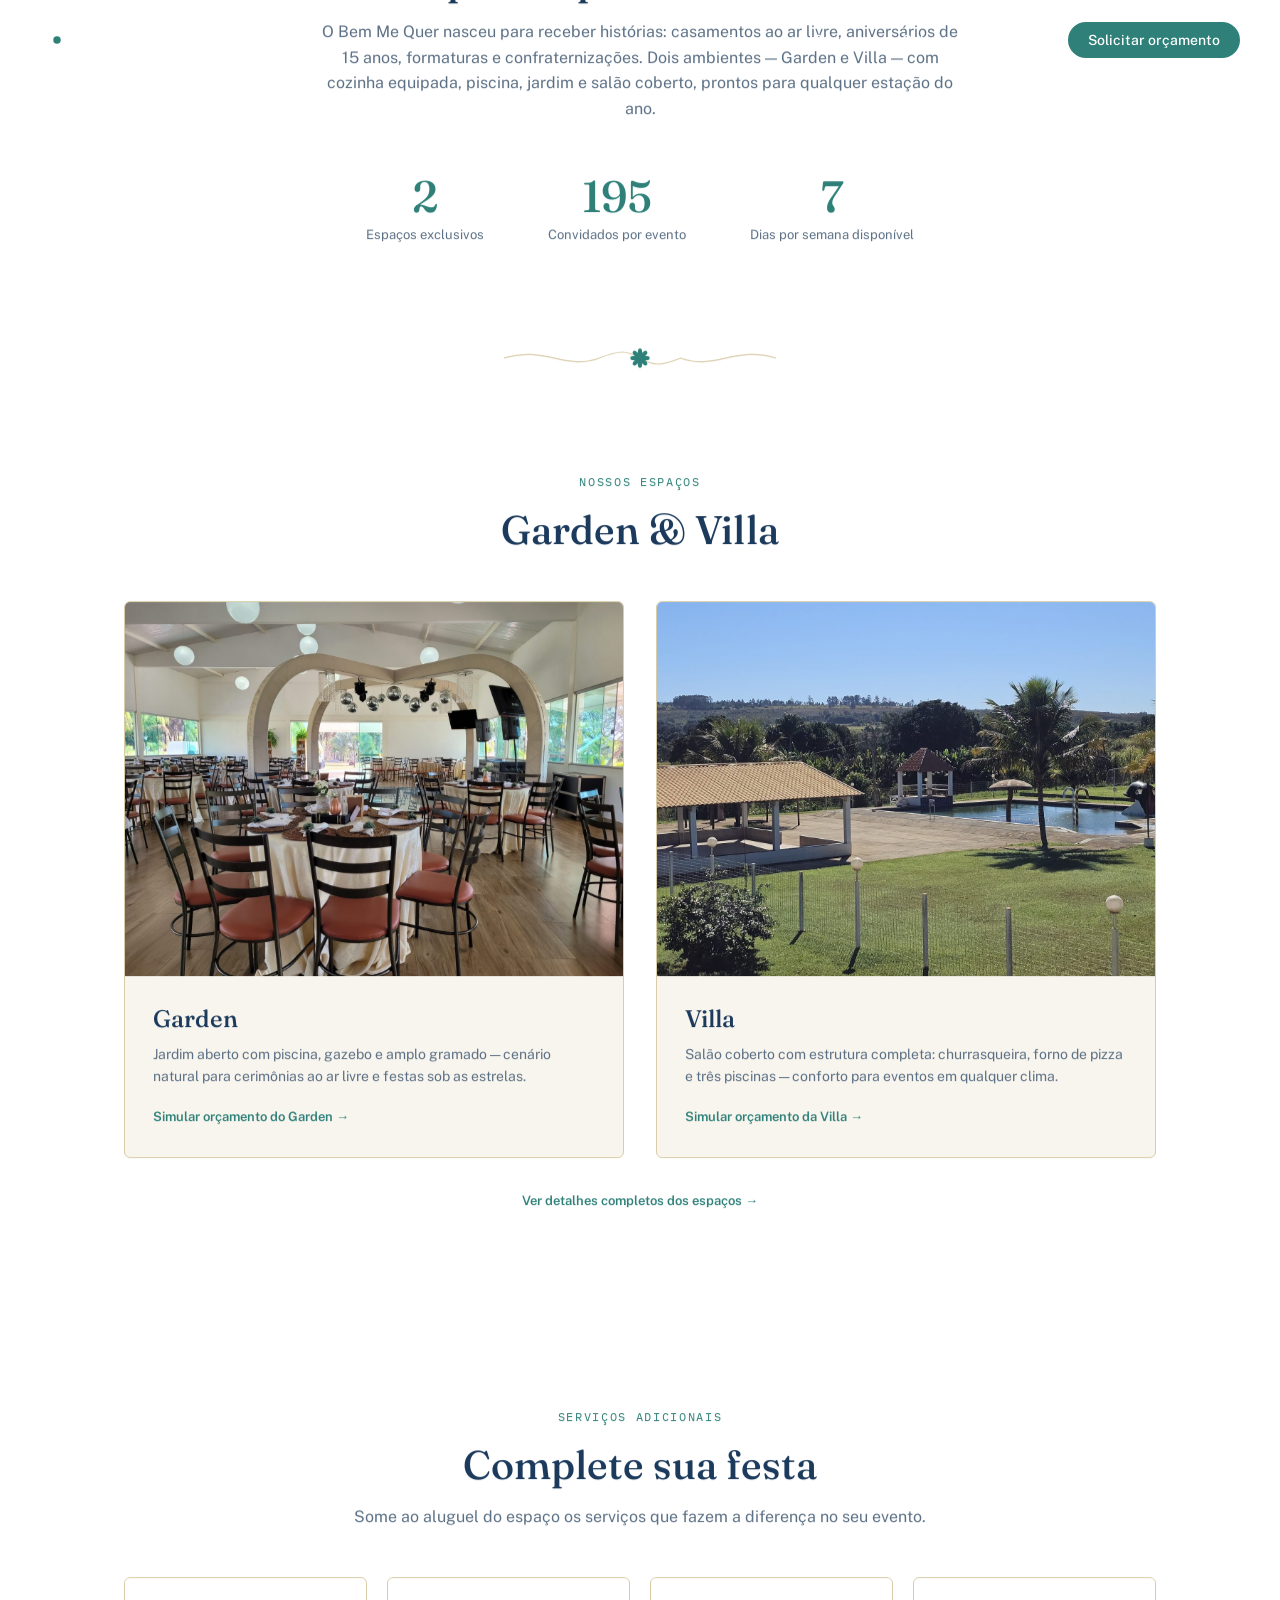
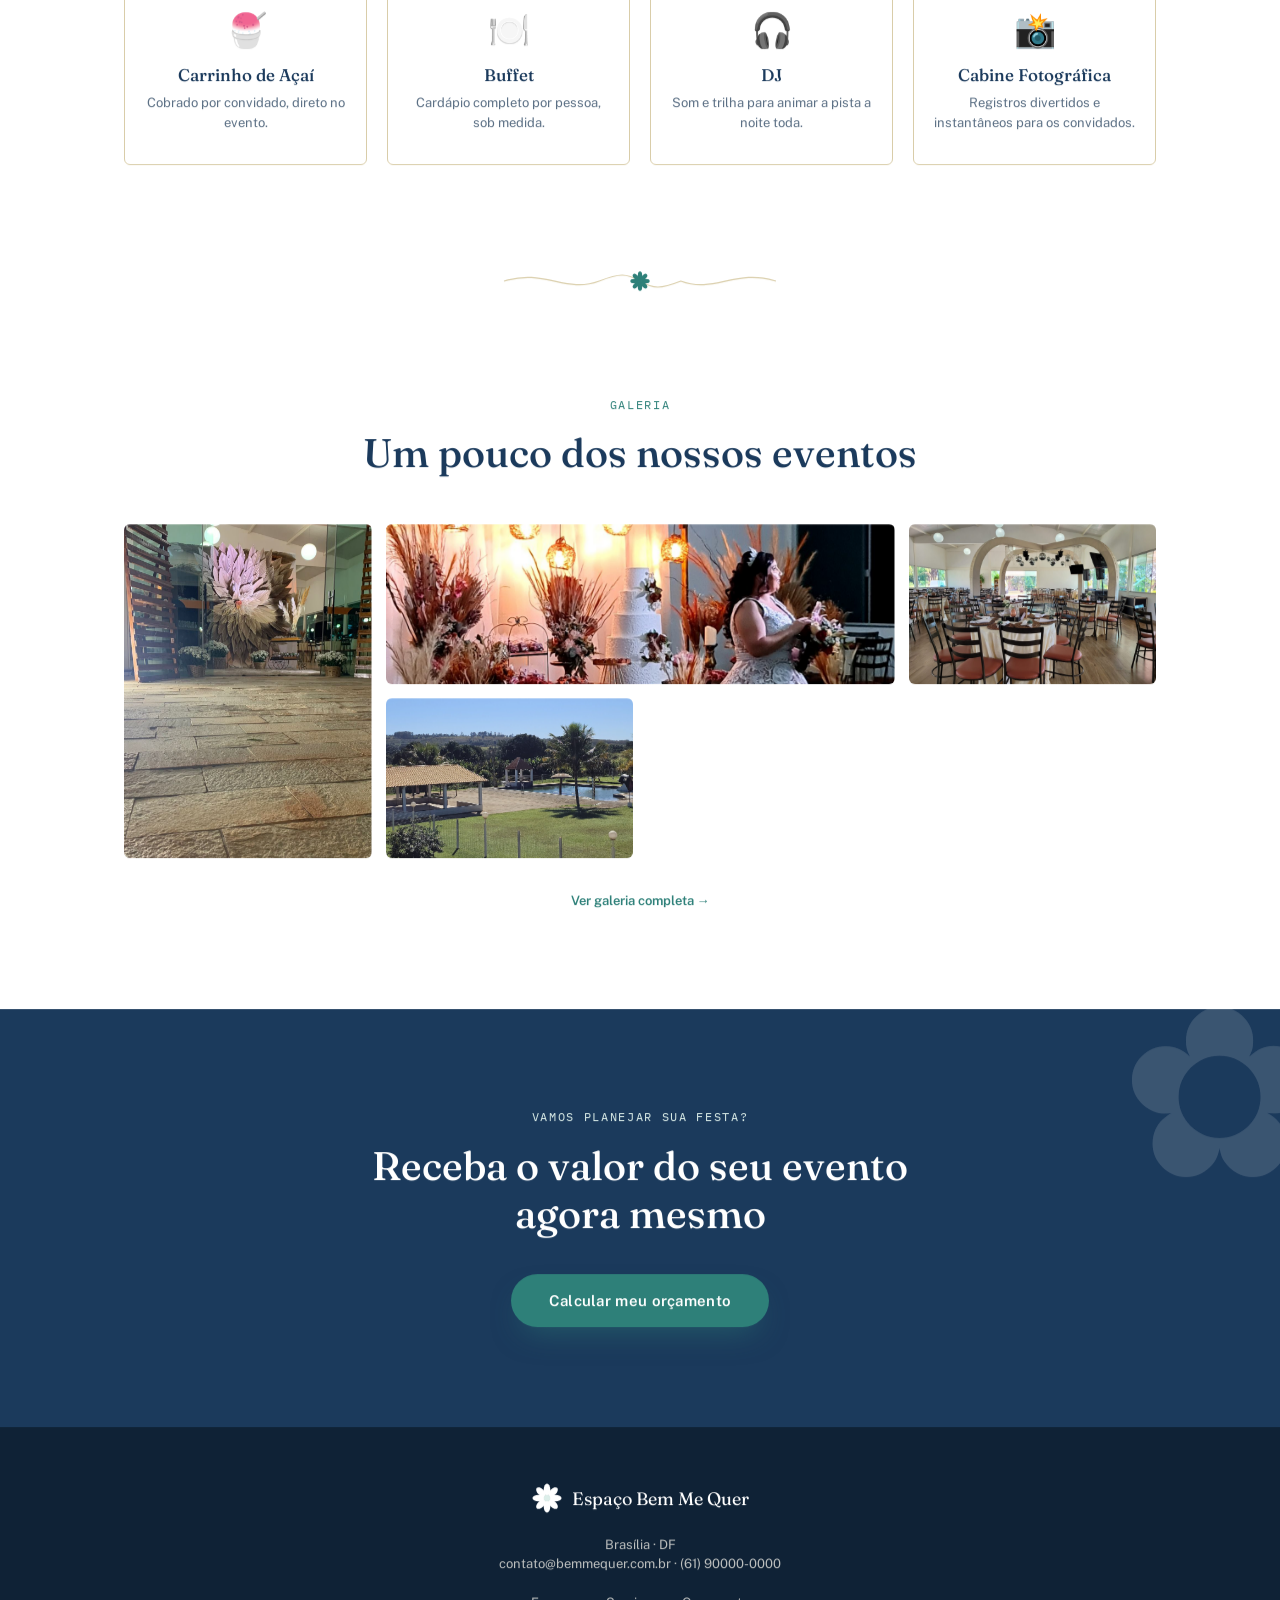
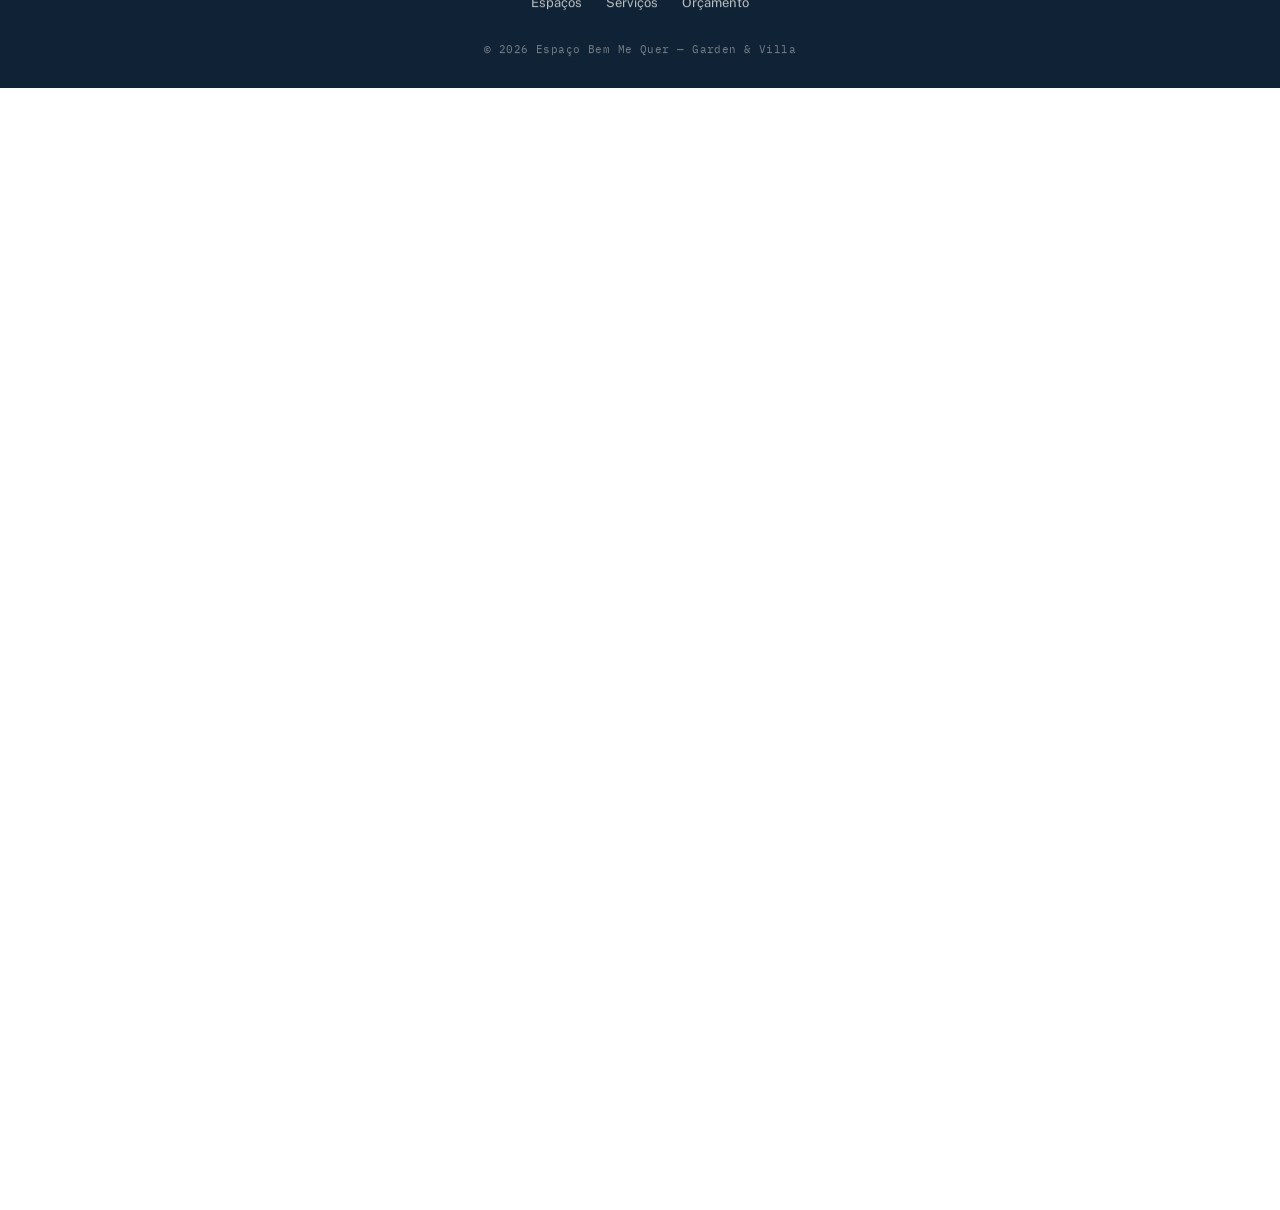
==== Paginas/home.html @ cd9db3af "Add files via upload" ====
<!DOCTYPE html> <!-- avisa que é uma página HTML5 -->
<html lang="pt-BR"> <!-- página em português do Brasil -->
<head> <!-- início das configurações da página -->
<meta charset="UTF-8"> <!-- define a codificação de caracteres da página como UTF-8 -->
<meta name="viewport" content="width=device-width, initial-scale=1.0"> <!-- adapta a página ao tamanho da tela do dispositivo -->
<title>Espaço Bem Me Quer — Garden &amp; Villa</title> <!-- título exibido na aba do navegador -->
<meta name="description" content="Espaço Bem Me Quer, Brasília — Garden e Villa para casamentos, aniversários e festas. Estrutura completa, jardim, piscina e salão coberto."> <!-- descrição usada por buscadores (SEO) -->
<link rel="preconnect" href="https://fonts.googleapis.com"> <!-- inicia a conexão antecipada com o Google Fonts, acelerando o carregamento -->
<link rel="preconnect" href="https://fonts.gstatic.com" crossorigin> <!-- idem, para o domínio que hospeda os arquivos de fonte -->
<link href="https://fonts.googleapis.com/css2?family=Fraunces:opsz,wght@9..144,400;9..144,500;9..144,600;9..144,700&family=IBM+Plex+Mono:wght@400;500&family=Public+Sans:wght@400;500;600;700&display=swap" rel="stylesheet"> <!-- importa as fontes usadas no site -->
<link rel="stylesheet" href="style.css"> <!-- carrega o CSS principal, com versão automática para evitar cache antigo -->
</head> <!-- fim das configurações -->
<body class="home"> <!-- classe "home" usada pelo CSS/JS para aplicar comportamentos específicos desta página -->

<div class="loader" id="loader" aria-hidden="true"> <!-- tela de carregamento inicial (cortina animada) -->
  <div class="loader-panel loader-panel--left"></div> <!-- painel esquerdo da cortina -->
  <div class="loader-panel loader-panel--right"></div> <!-- painel direito da cortina -->
  <div class="loader-mark"> <!-- logo exibido no centro enquanto a cortina está fechada -->
    <svg viewBox="0 0 64 64" width="48" height="48"> <!-- ícone de flor formado por elipses giradas -->
      <g fill="currentColor"> <!-- grupo das pétalas -->
        <ellipse cx="32" cy="14" rx="7" ry="13"/> <!-- primeira pétala -->
        <ellipse cx="32" cy="14" rx="7" ry="13" transform="rotate(45 32 32)"/> <!-- pétala girada 45° -->
        <ellipse cx="32" cy="14" rx="7" ry="13" transform="rotate(90 32 32)"/> <!-- pétala girada 90° -->
        <ellipse cx="32" cy="14" rx="7" ry="13" transform="rotate(135 32 32)"/> <!-- pétala girada 135° -->
        <ellipse cx="32" cy="14" rx="7" ry="13" transform="rotate(180 32 32)"/> <!-- pétala girada 180° -->
        <ellipse cx="32" cy="14" rx="7" ry="13" transform="rotate(225 32 32)"/> <!-- pétala girada 225° -->
        <ellipse cx="32" cy="14" rx="7" ry="13" transform="rotate(270 32 32)"/> <!-- pétala girada 270° -->
        <ellipse cx="32" cy="14" rx="7" ry="13" transform="rotate(315 32 32)"/> <!-- pétala girada 315° -->
      </g> <!-- fim das pétalas -->
      <circle cx="32" cy="32" r="7" fill="var(--brass)"/> <!-- miolo da flor, no centro -->
    </svg> <!-- fim do desenho -->
  </div> <!-- fim da logo do loader -->
</div> <!-- fim do loader -->

<div class="scroll-progress" id="scrollProgress" aria-hidden="true"></div> <!-- barra fina que mostra o progresso de leitura da página -->

<nav class="navbar" id="navbar"> <!-- barra de navegação fixa no topo -->
  <a href="home.html" class="brand"> <!-- link da logo, leva à página inicial -->
    <span class="brand-mark" aria-hidden="true"> <!-- ícone da logo (mesma flor do loader) -->
      <svg viewBox="0 0 64 64" width="34" height="34"> <!-- desenho da flor -->
        <g fill="currentColor"> <!-- grupo das pétalas -->
          <ellipse cx="32" cy="14" rx="7" ry="13"/> <!-- primeira pétala -->
          <ellipse cx="32" cy="14" rx="7" ry="13" transform="rotate(45 32 32)"/> <!-- pétala girada 45° -->
          <ellipse cx="32" cy="14" rx="7" ry="13" transform="rotate(90 32 32)"/> <!-- pétala girada 90° -->
          <ellipse cx="32" cy="14" rx="7" ry="13" transform="rotate(135 32 32)"/> <!-- pétala girada 135° -->
          <ellipse cx="32" cy="14" rx="7" ry="13" transform="rotate(180 32 32)"/> <!-- pétala girada 180° -->
          <ellipse cx="32" cy="14" rx="7" ry="13" transform="rotate(225 32 32)"/> <!-- pétala girada 225° -->
          <ellipse cx="32" cy="14" rx="7" ry="13" transform="rotate(270 32 32)"/> <!-- pétala girada 270° -->
          <ellipse cx="32" cy="14" rx="7" ry="13" transform="rotate(315 32 32)"/> <!-- pétala girada 315° -->
        </g> <!-- fim das pétalas -->
        <circle cx="32" cy="32" r="7" fill="var(--brass)"/> <!-- miolo da flor -->
      </svg> <!-- fim do desenho -->
    </span> <!-- fim do ícone -->
    <span class="brand-name">Bem Me Quer</span> <!-- nome da marca ao lado do ícone -->
  </a> <!-- fim do link da logo -->

  <button class="nav-toggle" id="navToggle" aria-label="Abrir menu" aria-expanded="false"> <!-- botão "hambúrguer" do menu mobile -->
    <span></span><span></span><span></span> <!-- as três barrinhas do ícone -->
  </button> <!-- fim do botão -->

  <div class="nav-links" id="navLinks"> <!-- links de navegação (menu) -->
    <a href="#espacos">Espaços</a> <!-- link para a página de espaços -->
    <a href="#servicos">Serviços</a> <!-- link que rola até a seção de serviços nesta mesma página -->
    <a href="#galeria">Galeria</a> <!-- link para a página de galeria completa -->
    <a href="#contato">Contato</a> <!-- link que rola até o rodapé (seção de contato) -->
    <a href="orcamento.html" class="nav-cta shine">Solicitar orçamento</a> <!-- botão de destaque para a calculadora de orçamento -->
  </div> <!-- fim do menu -->
</nav> <!-- fim da barra de navegação -->

<div class="smooth-wrapper" id="smoothWrapper"> <!-- contêiner usado pelo JS para simular a rolagem suave (inércia) -->

<header class="hero-home" id="topo"> <!-- seção de abertura (hero) com imagem de fundo -->
  <div class="hero-media"> <!-- camada da imagem de fundo do hero -->
    <img src="img/final/hero.jpg" alt="Área externa do Espaço Bem Me Quer decorada para evento ao entardecer"> <!-- imagem principal de fundo -->
    <div class="hero-overlay"></div> <!-- camada escura sobre a imagem, para dar contraste ao texto -->
  </div> <!-- fim da camada da imagem -->

  <div class="hero-petal hero-petal--1" data-parallax="0.4" aria-hidden="true">✿</div> <!-- pétala decorativa com efeito de paralaxe -->
  <div class="hero-petal hero-petal--2" data-parallax="0.7" aria-hidden="true">✿</div> <!-- pétala decorativa 2, paralaxe mais rápido -->
  <div class="hero-petal hero-petal--3" data-parallax="0.55" aria-hidden="true">✿</div> <!-- pétala decorativa 3 -->
  <div class="hero-petal hero-petal--4" data-parallax="0.3" aria-hidden="true">✿</div> <!-- pétala decorativa 4, paralaxe mais lento -->

  <div class="hero-content reveal"> <!-- bloco de texto central do hero -->
    <p class="eyebrow eyebrow--light">Espaço Bem Me Quer &middot; Brasília</p> <!-- texto pequeno de destaque acima do título -->
    <h1 class="split-words">Onde cada<br>festa vira <em>memória</em></h1> <!-- título principal, dividido em palavras animadas via JS -->
    <p class="hero-sub hero-sub--light">Garden &amp; Villa: dois espaços, uma só dedicação — jardim, piscina e salão coberto para casamentos, aniversários e celebrações do seu jeito.</p> <!-- subtítulo explicativo -->
    <div class="hero-actions"> <!-- botões de ação do hero -->
      <a href="orcamento.html" class="btn btn--primary magnetic">Solicitar orçamento</a> <!-- botão principal, leva à calculadora -->
      <a href="#espacos" class="btn btn--ghost magnetic">Conhecer os espaços</a> <!-- botão secundário, rola até a seção de espaços -->
    </div> <!-- fim dos botões -->
  </div> <!-- fim do texto central -->

  <a href="#sobre" class="scroll-cue" aria-label="Rolar para baixo"> <!-- indicador visual convidando a rolar a página -->
    <span></span> <!-- bolinha que desce -->
  </a> <!-- fim do indicador -->
</header> <!-- fim do hero -->

<main> <!-- conteúdo principal da página -->

  <section class="section sobre" id="sobre"> <!-- seção "Sobre o espaço" -->
    <div class="section-inner reveal"> <!-- bloco do título (aparece ao rolar) -->
      <p class="eyebrow">Sobre o espaço</p> <!-- texto pequeno de destaque -->
      <h2>Estrutura completa para você <br class="br-desktop">só se preocupar em comemorar</h2> <!-- título da seção -->
      <p class="lede">O Bem Me Quer nasceu para receber histórias: casamentos ao ar livre, aniversários de 15 anos, formaturas e confraternizações. Dois ambientes — Garden e Villa — com cozinha equipada, piscina, jardim e salão coberto, prontos para qualquer estação do ano.</p> <!-- texto de apresentação -->
    </div> <!-- fim do bloco do título -->
    <div class="stats reveal"> <!-- números em destaque com contagem animada -->
      <div class="stat"><span class="stat-num" data-count="2">0</span><span class="stat-label">Espaços exclusivos</span></div> <!-- estatística: quantidade de espaços -->
      <div class="stat"><span class="stat-num" data-count="200">0</span><span class="stat-label">Convidados por evento</span></div> <!-- estatística: capacidade máxima de convidados -->
      <div class="stat"><span class="stat-num" data-count="7">0</span><span class="stat-label">Dias por semana disponível</span></div> <!-- estatística: disponibilidade semanal -->
    </div> <!-- fim dos números -->
  </section> <!-- fim da seção sobre -->

  <div class="divider reveal" aria-hidden="true"> <!-- divisor decorativo animado entre seções -->
    <svg viewBox="0 0 400 40" class="divider-svg" preserveAspectRatio="none"> <!-- linha ondulada decorativa -->
      <path class="divider-line" pathLength="1" d="M0,20 C60,4 90,36 140,20 C170,10 180,10 200,20 C220,30 230,30 260,20 C310,36 340,4 400,20"/> <!-- traço da linha ondulada -->
    </svg> <!-- fim do desenho -->
    <svg viewBox="0 0 64 64" class="divider-bloom" width="20" height="20"> <!-- florzinha central do divisor -->
      <g fill="currentColor"> <!-- grupo das pétalas -->
        <ellipse cx="32" cy="14" rx="7" ry="13"/> <!-- primeira pétala -->
        <ellipse cx="32" cy="14" rx="7" ry="13" transform="rotate(45 32 32)"/> <!-- pétala girada 45° -->
        <ellipse cx="32" cy="14" rx="7" ry="13" transform="rotate(90 32 32)"/> <!-- pétala girada 90° -->
        <ellipse cx="32" cy="14" rx="7" ry="13" transform="rotate(135 32 32)"/> <!-- pétala girada 135° -->
        <ellipse cx="32" cy="14" rx="7" ry="13" transform="rotate(180 32 32)"/> <!-- pétala girada 180° -->
        <ellipse cx="32" cy="14" rx="7" ry="13" transform="rotate(225 32 32)"/> <!-- pétala girada 225° -->
        <ellipse cx="32" cy="14" rx="7" ry="13" transform="rotate(270 32 32)"/> <!-- pétala girada 270° -->
        <ellipse cx="32" cy="14" rx="7" ry="13" transform="rotate(315 32 32)"/> <!-- pétala girada 315° -->
      </g> <!-- fim das pétalas -->
      <circle cx="32" cy="32" r="7" fill="var(--brass)"/> <!-- miolo da flor -->
    </svg> <!-- fim do desenho -->
  </div> <!-- fim do divisor -->

  <section class="section espacos" id="espacos"> <!-- seção "Garden & Villa" -->
    <div class="section-inner reveal"> <!-- bloco do título (aparece ao rolar) -->
      <p class="eyebrow">Nossos espaços</p> <!-- texto pequeno de destaque -->
      <h2>Garden &amp; Villa</h2> <!-- título da seção -->
    </div> <!-- fim do bloco do título -->

    <div class="space-grid"> <!-- grade com os dois cards de espaço -->
      <article class="space-card reveal"> <!-- card do espaço Garden -->
        <div class="space-media"> <!-- caixa da foto -->
          <img src="img/final/garden.jpg" alt="Jardim com piscina, gazebo e área gramada do Espaço Garden" loading="lazy"> <!-- foto do Garden, carregada sob demanda -->
        </div> <!-- fim da caixa da foto -->
        <div class="space-info"> <!-- caixa do texto -->
          <h3>Garden</h3> <!-- nome do espaço -->
          <p>Jardim aberto com piscina, gazebo e amplo gramado — cenário natural para cerimônias ao ar livre e festas sob as estrelas.</p> <!-- descrição do Garden -->
          <a href="orcamento.html" class="link-arrow">Simular orçamento do Garden &rarr;</a> <!-- link direto para orçar o Garden -->
        </div> <!-- fim da caixa do texto -->
      </article> <!-- fim do card Garden -->

      <article class="space-card reveal"> <!-- card do espaço Villa -->
        <div class="space-media"> <!-- caixa da foto -->
          <img src="img/final/villa.jpg" alt="Salão coberto da Villa decorado com arco de balões e mesas postas" loading="lazy"> <!-- foto da Villa, carregada sob demanda -->
        </div> <!-- fim da caixa da foto -->
        <div class="space-info"> <!-- caixa do texto -->
          <h3>Villa</h3> <!-- nome do espaço -->
          <p>Salão coberto com estrutura completa: churrasqueira, forno de pizza e três piscinas — conforto para eventos em qualquer clima.</p> <!-- descrição da Villa -->
          <a href="orcamento.html" class="link-arrow">Simular orçamento da Villa &rarr;</a> <!-- link direto para orçar a Villa -->
        </div> <!-- fim da caixa do texto -->
      </article> <!-- fim do card Villa -->
    </div> <!-- fim da grade -->

    <div class="gallery-cta reveal"> <!-- caixa do link (aparece ao rolar) -->
      <a href="#espacos" class="link-arrow">Ver detalhes completos dos espaços &rarr;</a> <!-- link para a página completa de espaços -->
    </div> <!-- fim da caixa -->
  </section> <!-- fim da seção espaços -->

  <section class="section servicos" id="servicos"> <!-- seção "Complete sua festa" (serviços adicionais) -->
    <div class="section-inner reveal"> <!-- bloco do título (aparece ao rolar) -->
      <p class="eyebrow">Serviços adicionais</p> <!-- texto pequeno de destaque -->
      <h2>Complete sua festa</h2> <!-- título da seção -->
      <p class="lede">Some ao aluguel do espaço os serviços que fazem a diferença no seu evento.</p> <!-- texto de apoio -->
    </div> <!-- fim do bloco do título -->

    <div class="service-grid"> <!-- grade com os cards de serviço -->
      <div class="service-card reveal"> <!-- card: Carrinho de Açaí -->
        <span class="service-icon" aria-hidden="true">🍧</span> <!-- emoji do serviço -->
        <h3>Carrinho de Açaí</h3> <!-- nome do serviço -->
        <p>Cobrado por convidado, direto no evento.</p> <!-- descrição do serviço -->
      </div> <!-- fim do card -->
      <div class="service-card reveal"> <!-- card: Buffet -->
        <span class="service-icon" aria-hidden="true">🍽️</span> <!-- emoji do serviço -->
        <h3>Buffet</h3> <!-- nome do serviço -->
        <p>Cardápio completo por pessoa, sob medida.</p> <!-- descrição do serviço -->
      </div> <!-- fim do card -->
      <div class="service-card reveal"> <!-- card: DJ -->
        <span class="service-icon" aria-hidden="true">🎧</span> <!-- emoji do serviço -->
        <h3>DJ</h3> <!-- nome do serviço -->
        <p>Som e trilha para animar a pista a noite toda.</p> <!-- descrição do serviço -->
      </div> <!-- fim do card -->
      <div class="service-card reveal"> <!-- card: Cabine Fotográfica -->
        <span class="service-icon" aria-hidden="true">📸</span> <!-- emoji do serviço -->
        <h3>Cabine Fotográfica</h3> <!-- nome do serviço -->
        <p>Registros divertidos e instantâneos para os convidados.</p> <!-- descrição do serviço -->
      </div> <!-- fim do card -->
    </div> <!-- fim da grade -->
  </section> <!-- fim da seção serviços -->

  <div class="divider reveal" aria-hidden="true"> <!-- segundo divisor decorativo, idêntico ao primeiro -->
    <svg viewBox="0 0 400 40" class="divider-svg" preserveAspectRatio="none"> <!-- linha ondulada decorativa -->
      <path class="divider-line" pathLength="1" d="M0,20 C60,4 90,36 140,20 C170,10 180,10 200,20 C220,30 230,30 260,20 C310,36 340,4 400,20"/> <!-- traço da linha ondulada -->
    </svg> <!-- fim do desenho -->
    <svg viewBox="0 0 64 64" class="divider-bloom" width="20" height="20"> <!-- desenho da flor -->
      <g fill="currentColor"> <!-- grupo das pétalas -->
        <ellipse cx="32" cy="14" rx="7" ry="13"/> <!-- primeira pétala -->
        <ellipse cx="32" cy="14" rx="7" ry="13" transform="rotate(45 32 32)"/> <!-- pétala girada 45° -->
        <ellipse cx="32" cy="14" rx="7" ry="13" transform="rotate(90 32 32)"/> <!-- pétala girada 90° -->
        <ellipse cx="32" cy="14" rx="7" ry="13" transform="rotate(135 32 32)"/> <!-- pétala girada 135° -->
        <ellipse cx="32" cy="14" rx="7" ry="13" transform="rotate(180 32 32)"/> <!-- pétala girada 180° -->
        <ellipse cx="32" cy="14" rx="7" ry="13" transform="rotate(225 32 32)"/> <!-- pétala girada 225° -->
        <ellipse cx="32" cy="14" rx="7" ry="13" transform="rotate(270 32 32)"/> <!-- pétala girada 270° -->
        <ellipse cx="32" cy="14" rx="7" ry="13" transform="rotate(315 32 32)"/> <!-- pétala girada 315° -->
      </g> <!-- fim das pétalas -->
      <circle cx="32" cy="32" r="7" fill="var(--brass)"/> <!-- miolo da flor -->
    </svg> <!-- fim do desenho -->
  </div> <!-- fim do divisor -->

  <section class="section galeria" id="galeria"> <!-- seção "Galeria" com prévia de fotos -->
    <div class="section-inner reveal"> <!-- bloco do título (aparece ao rolar) -->
      <p class="eyebrow">Galeria</p> <!-- texto pequeno de destaque -->
      <h2>Um pouco dos nossos eventos</h2> <!-- título da seção -->
    </div> <!-- fim do bloco do título -->

    <div class="gallery-grid"> <!-- grade de miniaturas da galeria (mosaico) -->
      <button type="button" class="gallery-item gallery-item--tall reveal"> <!-- miniatura maior/alta, abre o lightbox ao clicar -->
        <img src="img/final/gallery-entrada.jpg" alt="Entrada decorada com painel de folhas naturais" loading="lazy"> <!-- foto da miniatura (carrega só quando aparece) -->
        <span class="gallery-zoom" aria-hidden="true">＋</span> <!-- ícone de lupa/zoom exibido ao passar o mouse -->
      </button> <!-- fim da miniatura -->
      <button type="button" class="gallery-item gallery-item--wide reveal"> <!-- miniatura mais larga -->
        <img src="img/final/gallery-festa.jpg" alt="Mesa de bolo decorada para festa de debutante" loading="lazy"> <!-- foto da miniatura (carrega só quando aparece) -->
        <span class="gallery-zoom" aria-hidden="true">＋</span> <!-- ícone de zoom ao passar o mouse -->
      </button> <!-- fim da miniatura -->
      <button type="button" class="gallery-item reveal"> <!-- miniatura padrão -->
        <img src="img/final/garden.jpg" alt="Piscina e jardim do Espaço Garden" loading="lazy"> <!-- foto da miniatura (carrega só quando aparece) -->
        <span class="gallery-zoom" aria-hidden="true">＋</span> <!-- ícone de zoom ao passar o mouse -->
      </button> <!-- fim da miniatura -->
      <button type="button" class="gallery-item reveal"> <!-- miniatura padrão -->
        <img src="img/final/villa.jpg" alt="Salão coberto da Villa" loading="lazy"> <!-- foto da miniatura (carrega só quando aparece) -->
        <span class="gallery-zoom" aria-hidden="true">＋</span> <!-- ícone de zoom ao passar o mouse -->
      </button> <!-- fim da miniatura -->
    </div> <!-- fim da grade -->

    <div class="gallery-cta reveal"> <!-- caixa do link (aparece ao rolar) -->
      <a href="#galeria" class="link-arrow">Ver galeria completa &rarr;</a> <!-- link para a galeria completa -->
    </div> <!-- fim da caixa -->
  </section> <!-- fim da seção galeria -->

  <section class="cta-banner reveal"> <!-- faixa de chamada final para ação (CTA) -->
    <div class="cta-petal cta-petal--1" aria-hidden="true">✿</div> <!-- pétala decorativa de fundo -->
    <div class="cta-petal cta-petal--2" aria-hidden="true">✿</div> <!-- segunda pétala decorativa -->
    <p class="eyebrow eyebrow--light">Vamos planejar sua festa?</p> <!-- texto pequeno de destaque (claro) -->
    <h2>Receba o valor do seu evento agora mesmo</h2> <!-- título da faixa -->
    <a href="orcamento.html" class="btn btn--primary btn--lg magnetic">Calcular meu orçamento</a> <!-- botão final para a calculadora -->
  </section> <!-- fim da faixa -->

</main> <!-- fim do conteúdo principal -->

<footer class="site-footer" id="contato"> <!-- rodapé do site, também usado como âncora "Contato" -->
  <div class="footer-brand"> <!-- logo e nome no rodapé -->
    <span class="brand-mark" aria-hidden="true"> <!-- ícone da logo -->
      <svg viewBox="0 0 64 64" width="30" height="30"> <!-- desenho da flor -->
        <g fill="currentColor"> <!-- grupo das pétalas -->
          <ellipse cx="32" cy="14" rx="7" ry="13"/> <!-- primeira pétala -->
          <ellipse cx="32" cy="14" rx="7" ry="13" transform="rotate(45 32 32)"/> <!-- pétala girada 45° -->
          <ellipse cx="32" cy="14" rx="7" ry="13" transform="rotate(90 32 32)"/> <!-- pétala girada 90° -->
          <ellipse cx="32" cy="14" rx="7" ry="13" transform="rotate(135 32 32)"/> <!-- pétala girada 135° -->
          <ellipse cx="32" cy="14" rx="7" ry="13" transform="rotate(180 32 32)"/> <!-- pétala girada 180° -->
          <ellipse cx="32" cy="14" rx="7" ry="13" transform="rotate(225 32 32)"/> <!-- pétala girada 225° -->
          <ellipse cx="32" cy="14" rx="7" ry="13" transform="rotate(270 32 32)"/> <!-- pétala girada 270° -->
          <ellipse cx="32" cy="14" rx="7" ry="13" transform="rotate(315 32 32)"/> <!-- pétala girada 315° -->
        </g> <!-- fim das pétalas -->
        <circle cx="32" cy="32" r="7" fill="var(--brass-soft)"/> <!-- miolo da flor -->
      </svg> <!-- fim do desenho -->
    </span> <!-- fim do ícone -->
    <span>Espaço Bem Me Quer</span> <!-- nome do espaço -->
  </div> <!-- fim da logo do rodapé -->

  <div class="footer-info"> <!-- informações de contato -->
    <p>Brasília &middot; DF</p> <!-- cidade -->
    <p>contato@bemmequer.com.br &middot; (61) 90000-0000</p> <!-- e-mail e telefone -->
  </div> <!-- fim do contato -->

  <div class="footer-links"> <!-- links de navegação repetidos no rodapé -->
    <a href="#espacos">Espaços</a> <!-- link para Espaços -->
    <a href="#servicos">Serviços</a> <!-- rola até Serviços -->
    <a href="orcamento.html">Orçamento</a> <!-- link para Orçamento -->
  </div> <!-- fim dos links -->

  <p class="footer-copy">&copy; <span id="ano"></span> Espaço Bem Me Quer — Garden &amp; Villa</p> <!-- linha de copyright; o ano é preenchido via JS -->
</footer> <!-- fim do rodapé -->

</div><!-- /.smooth-wrapper -->

<div class="lightbox" id="lightbox" aria-hidden="true"> <!-- painel de tela cheia para exibir fotos ampliadas da galeria -->
  <button type="button" class="lightbox-close" id="lightboxClose" aria-label="Fechar">&times;</button> <!-- botão para fechar o lightbox -->
  <img src="" alt="" id="lightboxImg"> <!-- imagem exibida em destaque; preenchida dinamicamente via JS -->
</div> <!-- fim do lightbox -->

<script src="home.js"></script> <!-- carrega o JavaScript da página, com versão automática contra cache -->
</body> <!-- fim do corpo -->
</html> <!-- fim da página -->
---- Paginas/style.css ----
/* ============================================
   Tokens
   ============================================ */
/* Variáveis globais de cor e fonte, reutilizadas em todo o site */
:root {
  --ink: #1B3A5C; /* cor do texto principal (azul escuro) */
  --ink-soft: #5C7085; /* cor do texto secundário (cinza-azulado) */
  --paper: #F8F5EE; /* cor de fundo creme */
  --garden: #1B3A5C; /* azul-marinho da marca */
  --garden-soft: #DCEDF6; /* azul bem clarinho */
  --brass: #2E8079; /* verde-azulado de destaque */
  --brass-soft: #DCEEE9; /* verde bem clarinho */
  --line: #D9CDA9; /* cor das bordas (bege) */
  --white: #FFFFFF; /* branco */

  --font-display: "Fraunces", serif; /* fonte dos títulos */
  --font-body: "Public Sans", sans-serif; /* fonte do texto normal */
  --font-mono: "IBM Plex Mono", monospace; /* fonte de máquina de escrever */
}

/* Faz padding/border entrarem na largura/altura declarada de qualquer elemento */
* { box-sizing: border-box; } /* tamanho inclui borda e espaço interno */

/* Reset básico de margem/padding e estilo base de texto do documento */
html, body {
  margin: 0; /* sem espaço por fora */
  padding: 0; /* sem espaço por dentro */
  background: var(--white); /* cor/fundo */
  color: var(--ink); /* cor do texto */
  font-family: var(--font-body); /* tipo de fonte */
}

/* ============================================
   Layout
   ============================================ */
/* Contêiner central das páginas internas (ex: calculadora de orçamento) */
.page {
  max-width: 980px; /* largura máxima */
  margin: 0 auto; /* centraliza na página */
  padding: 72px 24px 100px; /* espaço por dentro */
}

/* Link de "voltar" no topo das páginas internas */
.back-home {
  display: inline-block; /* fica na linha, mas aceita tamanho */
  font-family: var(--font-mono); /* tipo de fonte */
  font-size: 12px; /* tamanho da letra */
  letter-spacing: 0.06em; /* espaço entre as letras */
  color: var(--ink-soft); /* cor do texto */
  text-decoration: none; /* tira o sublinhado */
  margin: 24px 0 0 24px; /* espaço por fora */
  transition: color 0.15s ease; /* deixa a mudança suave */
}

/* Cor do link "voltar" ao passar o mouse */
.back-home:hover {
  color: var(--garden); /* cor do texto */
}

/* Bloco de título centralizado no topo da página de orçamento */
.calc-hero {
  text-align: center; /* texto centralizado */
  margin-bottom: 56px; /* espaço por fora embaixo */
}

/* Texto pequeno em destaque (rótulo) usado acima de títulos */
.eyebrow {
  font-family: var(--font-mono); /* tipo de fonte */
  font-size: 12px; /* tamanho da letra */
  letter-spacing: 0.14em; /* espaço entre as letras */
  text-transform: uppercase; /* deixa em MAIÚSCULAS */
  color: var(--brass); /* cor do texto */
  margin: 0 0 18px; /* espaço por fora */
}

/* Título principal da página de orçamento */
.calc-hero h1 {
  font-family: var(--font-display); /* tipo de fonte */
  font-weight: 500; /* grossura da letra */
  font-size: clamp(36px, 6vw, 56px); /* tamanho da letra */
  line-height: 1.08; /* altura da linha de texto */
  margin: 0 0 16px; /* espaço por fora */
  color: var(--garden); /* cor do texto */
}

/* Subtítulo/texto de apoio abaixo do título */
.hero-sub {
  font-size: 16px; /* tamanho da letra */
  color: var(--ink-soft); /* cor do texto */
  max-width: 440px; /* largura máxima */
  margin: 0 auto; /* centraliza na página */
}

/* Grade de duas colunas: formulário à esquerda, ticket de resultado à direita */
.layout {
  display: grid; /* organiza os filhos em grade */
  grid-template-columns: 1.1fr 0.9fr; /* colunas da grade */
  gap: 32px; /* espaço entre os filhos */
  align-items: start; /* alinha no topo */
}

/* Em telas estreitas, empilha o formulário e o ticket em uma única coluna */
@media (max-width: 800px) {
  .layout { grid-template-columns: 1fr; } /* 1 coluna no celular */
}

/* ============================================
   Form card
   ============================================ */
/* Cartão que envolve o formulário de orçamento */
.card {
  background: var(--paper); /* cor/fundo */
  border: 1px solid var(--line); /* borda */
  border-radius: 4px; /* arredonda os cantos */
  padding: 40px; /* espaço por dentro */
}

/* Espaçamento padrão entre campos do formulário */
.field {
  margin-bottom: 28px; /* espaço por fora embaixo */
}

/* Espaçamento maior após o último campo, antes do botão de enviar */
.field:last-of-type {
  margin-bottom: 32px; /* espaço por fora embaixo */
}

/* Estilo padrão dos rótulos (labels) dos campos */
label, .field-label {
  display: block; /* ocupa a linha toda */
  font-size: 13px; /* tamanho da letra */
  font-weight: 600; /* grossura da letra */
  letter-spacing: 0.01em; /* espaço entre as letras */
  color: var(--garden); /* cor do texto */
  margin-bottom: 10px; /* espaço por fora embaixo */
}

/* Estilo base de inputs de texto/número/telefone/e-mail e selects */
input[type="number"],
input[type="text"],
input[type="tel"],
input[type="email"],
select {
  width: 100%; /* largura toda */
  font-family: var(--font-body); /* tipo de fonte */
  font-size: 16px; /* tamanho da letra */
  padding: 12px 4px; /* espaço por dentro */
  border: none; /* sem borda */
  border-bottom: 1.5px solid var(--line); /* borda de baixo */
  background: transparent; /* fundo transparente */
  color: var(--ink); /* cor do texto */
  border-radius: 0; /* cantos retos */
  appearance: none; /* tira o visual padrão do navegador */
  -webkit-appearance: none; /* mesmo que acima, para Safari/Chrome */
}

/* Ícone de seta customizado (SVG embutido) para os campos <select> */
select {
  background-image: url("data:image/svg+xml,%3Csvg xmlns='http://www.w3.org/2000/svg' width='12' height='8' viewBox='0 0 12 8'%3E%3Cpath d='M1 1l5 5 5-5' stroke='%231B3A5C' stroke-width='1.5' fill='none' fill-rule='evenodd'/%3E%3C/svg%3E"); /* imagem de fundo (setinha desenhada) */
  background-repeat: no-repeat; /* não repete a imagem de fundo */
  background-position: right 4px center; /* posição da imagem de fundo */
  padding-right: 20px; /* espaço por dentro à direita */
}

/* Realce da borda inferior ao focar em qualquer campo do formulário */
input[type="number"]:focus,
input[type="text"]:focus,
input[type="tel"]:focus,
input[type="email"]:focus,
select:focus {
  outline: none; /* tira o contorno padrão */
  border-bottom-color: var(--garden); /* cor da borda de baixo */
}

/* --- Campos com label flutuante e foco animado --- */
/* Contêiner posicionado que permite o label "flutuar" sobre o campo */
.field--float {
  position: relative; /* serve de referência para filhos posicionados */
}

/* Reserva espaço vertical no campo para o label flutuante não sobrepor o texto digitado */
.field--float input,
.field--float select {
  padding-top: 22px; /* espaço por dentro em cima */
  padding-bottom: 8px; /* espaço por dentro embaixo */
  position: relative; /* serve de referência para filhos posicionados */
  z-index: 1; /* ordem de camada (maior fica por cima) */
}

/* Posição inicial do label, sobreposto ao campo antes de ser preenchido */
.field--float label {
  position: absolute; /* posição livre dentro do pai */
  left: 4px; /* distância da esquerda */
  top: 24px; /* distância do topo */
  margin: 0; /* sem espaço por fora */
  font-size: 16px; /* tamanho da letra */
  font-weight: 400; /* grossura da letra */
  color: var(--ink-soft); /* cor do texto */
  letter-spacing: 0; /* espaço entre as letras */
  pointer-events: none; /* mouse não interage com ele */
  transform-origin: left top; /* ponto de onde gira/aumenta */
  transition: transform 0.22s cubic-bezier(0.22, 1, 0.36, 1), color 0.22s ease; /* deixa a mudança suave */
}

/* Anima o label para cima e diminui seu tamanho quando o campo está focado ou preenchido */
.field--float input:focus ~ label,
.field--float input:not(:placeholder-shown) ~ label,
.field--float select:focus ~ label,
.field--float select:valid ~ label {
  transform: translateY(-16px) scale(0.76); /* move/gira/aumenta o elemento */
  color: var(--brass); /* cor do texto */
}

/* Linha inferior animada (indicador de foco) escondida por padrão */
.field--float::after {
  content: ""; /* cria um elemento vazio (decorativo) */
  position: absolute; /* posição livre dentro do pai */
  left: 0; /* distância da esquerda */
  right: 0; /* distância da direita */
  bottom: 0; /* distância de baixo */
  height: 1.5px; /* altura */
  background: var(--garden); /* cor/fundo */
  transform: scaleX(0); /* move/gira/aumenta o elemento */
  transition: transform 0.35s cubic-bezier(0.22, 1, 0.36, 1); /* deixa a mudança suave */
}

/* Revela a linha inferior animada quando o campo está em foco */
.field--float:focus-within::after { transform: scaleX(1); } /* mostra a linha ao focar */

/* Estado de erro: linha inferior fica vermelha e sempre visível */
.field--float.field--error::after {
  background: #B23A3A; /* cor/fundo */
  transform: scaleX(1); /* move/gira/aumenta o elemento */
}

/* Texto de mensagem de erro abaixo de um campo */
.lead-error {
  display: block; /* ocupa a linha toda */
  font-size: 12px; /* tamanho da letra */
  color: #B23A3A; /* cor do texto */
  min-height: 16px; /* altura mínima */
  margin-top: 6px; /* espaço por fora em cima */
}

/* --- Modal de captação de contato --- */
/* Fundo escurecido em tela cheia que centraliza o modal de captação de lead */
.lead-modal {
  position: fixed; /* fica preso na tela ao rolar */
  inset: 0; /* gruda nos 4 lados (tela/caixa inteira) */
  z-index: 600; /* ordem de camada (maior fica por cima) */
  display: flex; /* organiza os filhos em linha (flex) */
  align-items: center; /* centraliza na vertical */
  justify-content: center; /* centraliza na horizontal */
  padding: 24px; /* espaço por dentro */
  background: rgba(15, 34, 54, 0.6); /* cor/fundo */
  backdrop-filter: blur(4px); /* desfoca o que está atrás */
}

/* Esconde completamente o modal quando o atributo "hidden" está presente */
.lead-modal[hidden] { display: none; } /* some quando está hidden */

/* Cartão branco do modal, com sombra e animação de entrada */
.lead-modal-card {
  background: var(--paper); /* cor/fundo */
  border-radius: 6px; /* arredonda os cantos */
  padding: 40px; /* espaço por dentro */
  max-width: 420px; /* largura máxima */
  width: 100%; /* largura toda */
  box-shadow: 0 40px 90px -20px rgba(0, 0, 0, 0.45); /* sombra */
  animation: leadModalIn 0.45s cubic-bezier(0.22, 1, 0.36, 1); /* animação usada */
}

/* Animação de entrada do cartão do modal (sobe e ganha opacidade) */
@keyframes leadModalIn {
  from { opacity: 0; transform: translateY(24px) scale(0.96); } /* começo da animação */
  to { opacity: 1; transform: none; } /* fim da animação */
}

/* Título dentro do modal de captação */
.lead-modal-card h2 {
  font-family: var(--font-display); /* tipo de fonte */
  font-size: 28px; /* tamanho da letra */
  font-weight: 500; /* grossura da letra */
  color: var(--garden); /* cor do texto */
  margin: 6px 0 8px; /* espaço por fora */
}

/* Texto explicativo abaixo do título do modal */
.lead-modal-sub {
  font-size: 14px; /* tamanho da letra */
  color: var(--ink-soft); /* cor do texto */
  line-height: 1.5; /* altura da linha de texto */
  margin: 0 0 28px; /* espaço por fora */
}

/* Espaçamento reduzido entre campos dentro do modal (mais compacto que o formulário principal) */
.lead-modal-card .field { margin-bottom: 8px; } /* campos mais juntos no modal */

/* Botão de enviar do modal, ocupando toda a largura */
.lead-modal-submit {
  width: 100%; /* largura toda */
  margin-top: 14px; /* espaço por fora em cima */
}

/* Texto de dica pequeno, exibido abaixo de campos ou botões */
.hint {
  display: block; /* ocupa a linha toda */
  font-size: 12px; /* tamanho da letra */
  color: var(--ink-soft); /* cor do texto */
  margin-top: 8px; /* espaço por fora em cima */
}

/* checkboxes as pills */
/* Linha flexível que organiza as opções de checkbox em formato de pílula */
.check-row {
  display: flex; /* organiza os filhos em linha (flex) */
  gap: 10px; /* espaço entre os filhos */
  flex-wrap: wrap; /* quebra para a linha de baixo se faltar espaço */
}

/* Aparência de cada opção de checkbox como uma pílula clicável */
.check-pill {
  display: flex; /* organiza os filhos em linha (flex) */
  align-items: center; /* centraliza na vertical */
  gap: 8px; /* espaço entre os filhos */
  padding: 10px 18px; /* espaço por dentro */
  border: 1.5px solid var(--line); /* borda */
  border-radius: 999px; /* formato de pílula/círculo */
  cursor: pointer; /* mostra a mãozinha */
  font-size: 14px; /* tamanho da letra */
  margin: 0; /* sem espaço por fora */
  transition: border-color 0.15s ease, background 0.15s ease; /* deixa a mudança suave */
}

/* Destaca a pílula quando seu checkbox interno está marcado */
.check-pill:has(input:checked) {
  border-color: var(--garden); /* cor da borda */
  background: var(--garden-soft); /* cor/fundo */
}

/* Cor de destaque do próprio checkbox dentro da pílula */
.check-pill input {
  accent-color: var(--garden); /* cor do checkbox/rádio */
  margin: 0; /* sem espaço por fora */
}

/* radio list */
/* Lista vertical de opções de rádio (ex: escolha de alojamento) */
.radio-list {
  display: flex; /* organiza os filhos em linha (flex) */
  flex-direction: column; /* filhos um embaixo do outro */
  gap: 12px; /* espaço entre os filhos */
}

/* Linha de cada opção de rádio, com o botão e o texto lado a lado */
.radio-row {
  display: flex; /* organiza os filhos em linha (flex) */
  align-items: center; /* centraliza na vertical */
  gap: 10px; /* espaço entre os filhos */
  font-size: 14px; /* tamanho da letra */
  cursor: pointer; /* mostra a mãozinha */
  margin: 0; /* sem espaço por fora */
}

/* Cor de destaque do botão de rádio */
.radio-row input {
  accent-color: var(--garden); /* cor do checkbox/rádio */
}

/* submit */
/* Botão principal de envio do formulário, ocupando toda a largura */
.submit-btn {
  width: 100%; /* largura toda */
  background: var(--garden); /* cor/fundo */
  color: var(--white); /* cor do texto */
  border: none; /* sem borda */
  padding: 16px; /* espaço por dentro */
  font-family: var(--font-body); /* tipo de fonte */
  font-size: 14px; /* tamanho da letra */
  font-weight: 600; /* grossura da letra */
  letter-spacing: 0.03em; /* espaço entre as letras */
  text-transform: uppercase; /* deixa em MAIÚSCULAS */
  border-radius: 3px; /* arredonda os cantos */
  cursor: pointer; /* mostra a mãozinha */
  transition: background 0.15s ease; /* deixa a mudança suave */
}

/* Escurece o botão de envio ao passar o mouse */
.submit-btn:hover {
  background: #122C46; /* cor/fundo */
}

/* Mensagem de erro geral do formulário (ex: campos obrigatórios faltando) */
.erro {
  color: #B23A3A; /* cor do texto */
  font-size: 13px; /* tamanho da letra */
  margin: 16px 0 0; /* espaço por fora */
}

/* ============================================
   Ticket (result)
   ============================================ */
/* Contêiner do ticket de resultado, fixo na tela ao rolar a página */
.ticket-slot {
  position: sticky; /* gruda na tela ao rolar */
  top: 40px; /* distância do topo */
  perspective: 900px; /* profundidade 3D */
}

/* Estado vazio exibido antes do orçamento ser calculado */
.ticket-empty {
  border: 1.5px dashed var(--line); /* borda */
  border-radius: 4px; /* arredonda os cantos */
  padding: 60px 24px; /* espaço por dentro */
  text-align: center; /* texto centralizado */
  color: var(--ink-soft); /* cor do texto */
  font-size: 14px; /* tamanho da letra */
}

/* Cartão do ticket de orçamento já calculado, com efeito de "impressão" */
.ticket {
  background: var(--garden); /* cor/fundo */
  color: var(--paper); /* cor do texto */
  border-radius: 4px; /* arredonda os cantos */
  overflow: hidden; /* esconde o que passar da caixa */
  box-shadow: 0 24px 48px -20px rgba(27, 58, 92, 0.45); /* sombra */
  transform-origin: top center; /* ponto de onde gira/aumenta */
  animation: ticketPrint 0.9s cubic-bezier(0.22, 1, 0.36, 1) both; /* animação usada */
}

/* Animação do ticket "saindo da impressora" de cima para baixo */
@keyframes ticketPrint {
  0% {
    opacity: 0; /* invisível */
    transform: translateY(-36px) rotateX(-30deg); /* move/gira/aumenta o elemento */
    clip-path: inset(0 0 100% 0); /* recorta a parte visível */
  }
  55% {
    opacity: 1; /* visível */
    clip-path: inset(0 0 0% 0); /* recorta a parte visível */
  }
  100% {
    opacity: 1; /* visível */
    transform: translateY(0) rotateX(0deg); /* move/gira/aumenta o elemento */
    clip-path: inset(0 0 0% 0); /* recorta a parte visível */
  }
}

/* Desativa a animação do ticket para quem prefere menos movimento na tela */
@media (prefers-reduced-motion: reduce) {
  .ticket { animation: none; } /* sem animação */
}

/* Cabeçalho do ticket, com o valor total centralizado */
.ticket-top {
  padding: 32px 32px 24px; /* espaço por dentro */
  text-align: center; /* texto centralizado */
}

/* Rótulo pequeno acima do valor total no ticket */
.ticket-eyebrow {
  font-family: var(--font-mono); /* tipo de fonte */
  font-size: 11px; /* tamanho da letra */
  letter-spacing: 0.14em; /* espaço entre as letras */
  text-transform: uppercase; /* deixa em MAIÚSCULAS */
  color: var(--brass-soft); /* cor do texto */
  margin: 0 0 10px; /* espaço por fora */
  opacity: 0.85; /* transparência (0 = invisível, 1 = visível) */
}

/* Valor total do orçamento, em destaque no ticket */
.ticket-total {
  font-family: var(--font-display); /* tipo de fonte */
  font-size: 42px; /* tamanho da letra */
  font-weight: 500; /* grossura da letra */
  margin: 0; /* sem espaço por fora */
  color: var(--white); /* cor do texto */
}

/* Linha pontilhada que simula a perfuração entre as partes do ticket */
.ticket-perf {
  height: 0; /* altura */
  border-top: 1.5px dashed rgba(245, 236, 217, 0.35); /* borda de cima */
  margin: 0 24px; /* espaço por fora */
  position: relative; /* serve de referência para filhos posicionados */
}

/* Corpo do ticket, onde ficam os itens detalhados */
.ticket-body {
  padding: 24px 32px; /* espaço por dentro */
}

/* Cada linha de item do ticket (nome à esquerda, valor à direita) */
.ticket-line {
  display: flex; /* organiza os filhos em linha (flex) */
  justify-content: space-between; /* um em cada ponta */
  font-family: var(--font-mono); /* tipo de fonte */
  font-size: 13px; /* tamanho da letra */
  padding: 8px 0; /* espaço por dentro */
  color: var(--paper); /* cor do texto */
  opacity: 0.92; /* transparência (0 = invisível, 1 = visível) */
}

/* Variação mais discreta de linha do ticket (ex: texto de desconto) */
.ticket-line--muted {
  color: var(--brass-soft); /* cor do texto */
  opacity: 0.8; /* transparência (0 = invisível, 1 = visível) */
}

/* Rodapé do ticket com texto de encerramento */
.ticket-footer {
  text-align: center; /* texto centralizado */
  font-size: 11px; /* tamanho da letra */
  letter-spacing: 0.08em; /* espaço entre as letras */
  text-transform: uppercase; /* deixa em MAIÚSCULAS */
  color: var(--brass-soft); /* cor do texto */
  padding: 18px 24px 28px; /* espaço por dentro */
  margin: 0; /* sem espaço por fora */
  opacity: 0.75; /* transparência (0 = invisível, 1 = visível) */
}

/* ============================================
   Home page
   ============================================ */
/* Evita barra de rolagem horizontal causada pelos elementos decorativos da home */
body.home { overflow-x: hidden; } /* sem rolagem para os lados */

/* --- Smooth scroll (inércia) --- */
/* Contêiner de todo o conteúdo da home, movido via JS para simular rolagem suave */
.smooth-wrapper { will-change: transform; } /* avisa o navegador que vai mover */

/* Quando o JS de scroll suave está ativo, fixa o wrapper na tela para ser deslocado manualmente */
body.js-smooth .smooth-wrapper {
  position: fixed; /* fica preso na tela ao rolar */
  top: 0; /* distância do topo */
  left: 0; /* distância da esquerda */
  width: 100%; /* largura toda */
}

/* Desativa o scroll suave customizado para quem prefere menos animação, voltando ao scroll nativo */
@media (prefers-reduced-motion: reduce) {
  body.js-smooth .smooth-wrapper {
    position: static; /* posição normal */
    transform: none !important; /* move/gira/aumenta o elemento */
  }
}

/* --- Loader inicial (cortina) --- */
/* Camada de tela cheia que cobre a página durante o carregamento inicial */
.loader {
  position: fixed; /* fica preso na tela ao rolar */
  inset: 0; /* gruda nos 4 lados (tela/caixa inteira) */
  z-index: 1000; /* ordem de camada (maior fica por cima) */
  pointer-events: none; /* mouse não interage com ele */
}

/* Cada uma das duas metades da cortina de carregamento */
.loader-panel {
  position: absolute; /* posição livre dentro do pai */
  top: 0; /* distância do topo */
  bottom: 0; /* distância de baixo */
  width: 50%; /* largura */
  background: var(--garden); /* cor/fundo */
  transition: transform 1.1s cubic-bezier(0.76, 0, 0.24, 1); /* deixa a mudança suave */
}

/* Posiciona o painel esquerdo encostado à esquerda da tela */
.loader-panel--left { left: 0; } /* metade da esquerda */
/* Posiciona o painel direito encostado à direita da tela */
.loader-panel--right { right: 0; } /* metade da direita */

/* Ao abrir, desliza o painel esquerdo para fora da tela pela esquerda */
.loader--open .loader-panel--left { transform: translateX(-100%); } /* esquerda sai pela esquerda */
/* Ao abrir, desliza o painel direito para fora da tela pela direita */
.loader--open .loader-panel--right { transform: translateX(100%); } /* direita sai pela direita */

/* Logo centralizado exibido sobre a cortina enquanto ela está fechada */
.loader-mark {
  position: absolute; /* posição livre dentro do pai */
  top: 50%; /* distância do topo */
  left: 50%; /* distância da esquerda */
  color: var(--paper); /* cor do texto */
  opacity: 1; /* visível */
  transform: translate(-50%, -50%) scale(1); /* move/gira/aumenta o elemento */
  transition: opacity 0.45s ease, transform 0.45s ease; /* deixa a mudança suave */
}

/* Desaparece e encolhe o logo quando a cortina abre */
.loader--open .loader-mark {
  opacity: 0; /* invisível */
  transform: translate(-50%, -50%) scale(0.6); /* move/gira/aumenta o elemento */
}

/* Trava o scroll da página enquanto o carregamento inicial está em andamento */
body.is-loading { overflow: hidden; } /* trava a rolagem */

/* --- Rastro de pétalas no cursor (hero) --- */
/* Estilo de cada pétala individual criada ao mover o mouse sobre a página */
.cursor-petal {
  position: fixed; /* fica preso na tela ao rolar */
  top: 0; /* distância do topo */
  left: 0; /* distância da esquerda */
  z-index: 5; /* ordem de camada (maior fica por cima) */
  color: #F2C14E; /* cor do texto */
  text-shadow: 0 0 6px rgba(242, 193, 78, 0.5); /* sombra no texto */
  pointer-events: none; /* mouse não interage com ele */
  animation: petalTrailFade 1.1s ease-out forwards; /* animação usada */
}

/* Animação de sumiço e queda leve da pétala do cursor */
@keyframes petalTrailFade {
  0% { opacity: 0.9; transform: translate(-50%, -50%) scale(1) rotate(0deg); } /* começo da animação */
  100% { opacity: 0; transform: translate(-50%, -90%) scale(0.4) rotate(50deg); } /* fim da animação */
}

/* --- Divisor animado entre seções --- */
/* Contêiner centralizado do divisor decorativo entre seções da home */
.divider {
  display: flex; /* organiza os filhos em linha (flex) */
  align-items: center; /* centraliza na vertical */
  justify-content: center; /* centraliza na horizontal */
  position: relative; /* serve de referência para filhos posicionados */
  max-width: 320px; /* largura máxima */
  margin: 0 auto; /* centraliza na página */
  padding: 0 24px; /* espaço por dentro */
}

/* Dimensões do SVG da linha ondulada do divisor */
.divider-svg {
  width: 100%; /* largura toda */
  height: 32px; /* altura */
  overflow: visible; /* deixa aparecer o que passar da caixa */
}

/* Traço da linha ondulada, animado como se estivesse sendo desenhado */
.divider-line {
  fill: none; /* sem preenchimento */
  stroke: var(--line); /* cor da linha do desenho */
  stroke-width: 1.5; /* grossura da linha do desenho */
  stroke-dasharray: 1; /* linha tracejada (para animar) */
  stroke-dashoffset: 1; /* quanto da linha aparece */
  transition: stroke-dashoffset 1.6s cubic-bezier(0.22, 1, 0.36, 1); /* deixa a mudança suave */
}

/* Revela a linha do divisor por completo quando a seção entra na tela */
.divider.reveal--visible .divider-line { stroke-dashoffset: 0; } /* linha aparece inteira */

/* Florzinha central do divisor, escondida e reduzida por padrão */
.divider-bloom {
  position: absolute; /* posição livre dentro do pai */
  color: var(--brass); /* cor do texto */
  opacity: 0; /* invisível */
  transform: scale(0.2) rotate(-30deg); /* move/gira/aumenta o elemento */
  transition: opacity 0.5s ease 1s, transform 0.5s cubic-bezier(0.34, 1.56, 0.64, 1) 1s; /* deixa a mudança suave */
}

/* Revela e amplia a florzinha central após a linha terminar de se desenhar */
.divider.reveal--visible .divider-bloom {
  opacity: 1; /* visível */
  transform: scale(1) rotate(0deg); /* move/gira/aumenta o elemento */
}

/* --- Chuva de pétalas (orçamento calculado) --- */
/* Camada de tela cheia que contém a animação de pétalas caindo */
.petal-rain {
  position: fixed; /* fica preso na tela ao rolar */
  inset: 0; /* gruda nos 4 lados (tela/caixa inteira) */
  z-index: 500; /* ordem de camada (maior fica por cima) */
  overflow: hidden; /* esconde o que passar da caixa */
  pointer-events: none; /* mouse não interage com ele */
}

/* Cada pétala individual que cai na animação de "chuva de pétalas" */
.petal-fall {
  position: absolute; /* posição livre dentro do pai */
  top: -40px; /* distância do topo */
  color: var(--brass); /* cor do texto */
  animation-name: petalFall; /* nome da animação */
  animation-timing-function: cubic-bezier(0.45, 0, 0.55, 1); /* ritmo da animação */
  animation-fill-mode: forwards; /* mantém o fim da animação */
}

/* Trajetória de queda: desce a tela toda enquanto gira e some aos poucos */
@keyframes petalFall {
  0% { transform: translateY(0) translateX(0) rotate(0deg); opacity: 0; } /* começo da animação */
  8% { opacity: 1; } /* meio da animação */
  100% { transform: translateY(105vh) translateX(var(--drift, 20px)) rotate(320deg); opacity: 0.15; } /* fim da animação */
}

/* --- Scroll progress bar --- */
/* Barra fina fixa no topo indicando o progresso de leitura da página */
.scroll-progress {
  position: fixed; /* fica preso na tela ao rolar */
  top: 0; /* distância do topo */
  left: 0; /* distância da esquerda */
  height: 3px; /* altura */
  width: 0%; /* largura */
  background: linear-gradient(90deg, var(--brass), var(--garden)); /* cor/fundo */
  z-index: 200; /* ordem de camada (maior fica por cima) */
  transition: width 0.1s linear; /* deixa a mudança suave */
}

/* Variante clara do texto "eyebrow", usada sobre fundos escuros */
.eyebrow--light { color: var(--brass-soft); } /* cor clara */

/* --- Navbar --- */
/* Barra de navegação fixa no topo da página, transparente por padrão */
.navbar {
  position: fixed; /* fica preso na tela ao rolar */
  top: 0; /* distância do topo */
  left: 0; /* distância da esquerda */
  right: 0; /* distância da direita */
  z-index: 100; /* ordem de camada (maior fica por cima) */
  display: flex; /* organiza os filhos em linha (flex) */
  align-items: center; /* centraliza na vertical */
  justify-content: space-between; /* um em cada ponta */
  padding: 22px 40px; /* espaço por dentro */
  transition: background 0.3s ease, padding 0.3s ease, box-shadow 0.3s ease; /* deixa a mudança suave */
}

/* Aparência da navbar após o usuário rolar a página (fundo claro e sombra) */
.navbar--scrolled {
  background: rgba(248, 245, 238, 0.92); /* cor/fundo */
  backdrop-filter: blur(8px); /* desfoca o que está atrás */
  padding: 14px 40px; /* espaço por dentro */
  box-shadow: 0 2px 20px rgba(27, 58, 92, 0.08); /* sombra */
}

/* Link da marca/logo na navbar */
.brand {
  display: flex; /* organiza os filhos em linha (flex) */
  align-items: center; /* centraliza na vertical */
  gap: 10px; /* espaço entre os filhos */
  text-decoration: none; /* tira o sublinhado */
  color: var(--white); /* cor do texto */
  transition: color 0.3s ease; /* deixa a mudança suave */
}

/* Cor da marca muda para escura quando a navbar está no estado "rolado" */
.navbar--scrolled .brand { color: var(--ink); } /* logo fica escura */

/* Ícone da marca, com leve rotação animada */
.brand-mark { color: currentColor; display: flex; transition: transform 0.4s ease; } /* ícone da logo com giro suave */
/* Gira o ícone da marca ao passar o mouse sobre o link */
.brand:hover .brand-mark { transform: rotate(25deg); } /* gira a florzinha */

/* Estilo do texto do nome da marca */
.brand-name {
  font-family: var(--font-display); /* tipo de fonte */
  font-size: 20px; /* tamanho da letra */
  font-weight: 500; /* grossura da letra */
  letter-spacing: 0.01em; /* espaço entre as letras */
}

/* Contêiner dos links de navegação, em linha */
.nav-links {
  display: flex; /* organiza os filhos em linha (flex) */
  align-items: center; /* centraliza na vertical */
  gap: 32px; /* espaço entre os filhos */
}

/* Estilo padrão de cada link de navegação */
.nav-links a {
  color: var(--white); /* cor do texto */
  text-decoration: none; /* tira o sublinhado */
  font-size: 14px; /* tamanho da letra */
  font-weight: 500; /* grossura da letra */
  position: relative; /* serve de referência para filhos posicionados */
  transition: color 0.3s ease; /* deixa a mudança suave */
}

/* Cor dos links muda para escura quando a navbar está no estado "rolado" */
.navbar--scrolled .nav-links a { color: var(--ink); } /* links ficam escuros */

/* Linha decorativa (sublinhado) escondida por padrão sob cada link, exceto o botão de CTA */
.nav-links a:not(.nav-cta)::after {
  content: ""; /* cria um elemento vazio (decorativo) */
  position: absolute; /* posição livre dentro do pai */
  left: 0; /* distância da esquerda */
  bottom: -4px; /* distância de baixo */
  width: 0; /* largura */
  height: 1.5px; /* altura */
  background: currentColor; /* cor/fundo */
  transition: width 0.25s ease; /* deixa a mudança suave */
}

/* Expande o sublinhado de largura total ao passar o mouse sobre o link */
.nav-links a:not(.nav-cta):hover::after { width: 100%; } /* sublinhado cresce */

/* Botão de destaque "Solicitar orçamento" dentro da navbar, em formato de pílula */
.nav-cta {
  background: var(--brass); /* cor/fundo */
  color: var(--white) !important; /* cor do texto */
  padding: 10px 20px; /* espaço por dentro */
  border-radius: 999px; /* formato de pílula/círculo */
  transition: background 0.2s ease, transform 0.2s ease, box-shadow 0.2s ease; /* deixa a mudança suave */
}

/* Efeito de destaque no botão de CTA ao passar o mouse */
.nav-cta:hover {
  background: #256b64; /* cor/fundo */
  transform: translateY(-2px); /* move/gira/aumenta o elemento */
  box-shadow: 0 10px 24px -8px rgba(46, 128, 121, 0.6); /* sombra */
}

/* shine sweep on hover */
/* Contêiner do efeito de brilho que desliza sobre o botão */
.shine {
  position: relative; /* serve de referência para filhos posicionados */
  overflow: hidden; /* esconde o que passar da caixa */
}

/* Faixa de brilho diagonal, posicionada fora da vista por padrão */
.shine::before {
  content: ""; /* cria um elemento vazio (decorativo) */
  position: absolute; /* posição livre dentro do pai */
  top: 0; /* distância do topo */
  left: -60%; /* distância da esquerda */
  width: 40%; /* largura */
  height: 100%; /* altura toda */
  background: linear-gradient(115deg, transparent, rgba(255, 255, 255, 0.55), transparent); /* cor/fundo */
  transform: skewX(-20deg); /* move/gira/aumenta o elemento */
  transition: left 0.7s ease; /* deixa a mudança suave */
}

/* Desliza a faixa de brilho por todo o botão ao passar o mouse */
.shine:hover::before { left: 130%; } /* brilho atravessa o botão */

/* Botão "hambúrguer" do menu mobile, escondido em telas largas */
.nav-toggle {
  display: none; /* esconde o elemento */
  flex-direction: column; /* filhos um embaixo do outro */
  justify-content: center; /* centraliza na horizontal */
  gap: 5px; /* espaço entre os filhos */
  width: 32px; /* largura */
  height: 32px; /* altura */
  background: none; /* sem fundo */
  border: none; /* sem borda */
  cursor: pointer; /* mostra a mãozinha */
  padding: 0; /* sem espaço por dentro */
}

/* Cada uma das três barrinhas do ícone hambúrguer */
.nav-toggle span {
  display: block; /* ocupa a linha toda */
  height: 2px; /* altura */
  width: 100%; /* largura toda */
  background: var(--white); /* cor/fundo */
  transition: transform 0.3s ease, opacity 0.3s ease, background 0.3s ease; /* deixa a mudança suave */
}

/* Cor das barrinhas muda para escura quando a navbar está no estado "rolado" */
.navbar--scrolled .nav-toggle span { background: var(--ink); } /* barrinhas ficam escuras */

/* Transforma o ícone hambúrguer em um "X" quando o menu está aberto */
.nav-toggle--open span:nth-child(1) { transform: translateY(7px) rotate(45deg); } /* barra 1 vira metade do X */
.nav-toggle--open span:nth-child(2) { opacity: 0; } /* barra 2 some */
.nav-toggle--open span:nth-child(3) { transform: translateY(-7px) rotate(-45deg); } /* barra 3 vira outra metade do X */

/* --- Hero --- */
/* Seção de abertura em tela cheia, com imagem de fundo e conteúdo centralizado */
.hero-home {
  position: relative; /* serve de referência para filhos posicionados */
  min-height: 100vh; /* pelo menos a altura da tela */
  display: flex; /* organiza os filhos em linha (flex) */
  align-items: center; /* centraliza na vertical */
  justify-content: center; /* centraliza na horizontal */
  overflow: hidden; /* esconde o que passar da caixa */
}

/* Camada que posiciona a imagem de fundo do hero atrás do conteúdo */
.hero-media {
  position: absolute; /* posição livre dentro do pai */
  inset: 0; /* gruda nos 4 lados (tela/caixa inteira) */
  z-index: 0; /* ordem de camada (maior fica por cima) */
}

/* Imagem de fundo do hero, cobrindo toda a área com leve efeito de zoom inicial */
.hero-media img {
  width: 100%; /* largura toda */
  height: 100%; /* altura toda */
  object-fit: cover; /* imagem cobre a área sem distorcer */
  animation: heroZoom 20s ease-out forwards; /* animação usada */
}

/* Efeito de zoom lento sobre a imagem de fundo, dando sensação de movimento */
@keyframes heroZoom {
  from { transform: scale(1.12); } /* começo da animação */
  to { transform: scale(1); } /* fim da animação */
}

/* Gradiente escuro sobre a imagem do hero, para garantir contraste com o texto */
.hero-overlay {
  position: absolute; /* posição livre dentro do pai */
  inset: 0; /* gruda nos 4 lados (tela/caixa inteira) */
  background: linear-gradient(180deg, rgba(15, 34, 54, 0.55) 0%, rgba(15, 34, 54, 0.4) 45%, rgba(15, 34, 54, 0.75) 100%); /* cor/fundo */
}

/* Bloco de texto central do hero, acima da imagem e do overlay */
.hero-content {
  position: relative; /* serve de referência para filhos posicionados */
  z-index: 2; /* ordem de camada (maior fica por cima) */
  text-align: center; /* texto centralizado */
  max-width: 720px; /* largura máxima */
  padding: 0 24px; /* espaço por dentro */
  color: var(--white); /* cor do texto */
}

/* Título principal do hero */
.hero-content h1 {
  font-family: var(--font-display); /* tipo de fonte */
  font-weight: 500; /* grossura da letra */
  font-size: clamp(40px, 7vw, 68px); /* tamanho da letra */
  line-height: 1.08; /* altura da linha de texto */
  margin: 0 0 20px; /* espaço por fora */
  color: var(--white); /* cor do texto */
}

/* Destaque em itálico e cor diferenciada para a palavra "memória" no título */
.hero-content h1 em {
  font-style: italic; /* letra em itálico */
  color: var(--brass-soft); /* cor do texto */
}

/* Estilo do subtítulo claro sobre o fundo escuro do hero */
.hero-sub--light {
  color: rgba(248, 245, 238, 0.88); /* cor do texto */
  max-width: 520px; /* largura máxima */
  margin: 0 auto; /* centraliza na página */
  font-size: 17px; /* tamanho da letra */
}

/* Linha com os botões de ação do hero, centralizados e com espaçamento */
.hero-actions {
  display: flex; /* organiza os filhos em linha (flex) */
  justify-content: center; /* centraliza na horizontal */
  gap: 16px; /* espaço entre os filhos */
  margin-top: 36px; /* espaço por fora em cima */
  flex-wrap: wrap; /* quebra para a linha de baixo se faltar espaço */
}

/* Estilo base das pétalas decorativas grandes espalhadas pelo hero */
.hero-petal {
  position: absolute; /* posição livre dentro do pai */
  z-index: 1; /* ordem de camada (maior fica por cima) */
  color: rgba(248, 245, 238, 0.18); /* cor do texto */
  font-size: 120px; /* tamanho da letra */
  pointer-events: none; /* mouse não interage com ele */
  animation: floatPetal 9s ease-in-out infinite; /* animação usada */
}

/* Posição e tamanho individuais de cada uma das quatro pétalas do hero */
.hero-petal--1 { top: 12%; left: 8%; animation-delay: 0s; } /* pétala 1: canto de cima à esquerda */
.hero-petal--2 { bottom: 10%; right: 8%; font-size: 90px; animation-delay: 2.5s; } /* pétala 2: canto de baixo à direita */
.hero-petal--3 { top: 60%; left: 18%; font-size: 46px; animation-delay: 1.2s; } /* pétala 3: meio à esquerda */
.hero-petal--4 { top: 24%; right: 20%; font-size: 60px; animation-delay: 3.6s; } /* pétala 4: em cima à direita */

/* Animação de flutuação suave usada pelas pétalas decorativas */
@keyframes floatPetal {
  0%, 100% { transform: translateY(0) rotate(0deg); } /* começo e fim da animação */
  50% { transform: translateY(-18px) rotate(12deg); } /* meio da animação */
}

/* --- Hero heading: word-by-word reveal --- */
/* Cada palavra do título, escondida e deslocada antes de ser revelada */
.split-words .word {
  display: inline-block; /* fica na linha, mas aceita tamanho */
  opacity: 0; /* invisível */
  transform: translateY(100%) rotate(3deg); /* move/gira/aumenta o elemento */
  animation: wordUp 0.8s cubic-bezier(0.22, 1, 0.36, 1) forwards; /* animação usada */
  animation-delay: calc(var(--i) * 0.06s); /* espera antes de animar */
}

/* Espaço em branco entre palavras, tratado como bloco para manter o alinhamento */
.split-words .space { display: inline-block; width: 0.28em; } /* espaço entre palavras */

/* Animação de subida e acomodação de cada palavra do título */
@keyframes wordUp {
  to { opacity: 1; transform: translateY(0) rotate(0deg); } /* fim da animação */
}

/* --- Buttons --- */
/* Estilo base compartilhado por todos os botões do site (formato de pílula) */
.btn {
  display: inline-flex; /* flex, mas fica na linha do texto */
  align-items: center; /* centraliza na vertical */
  justify-content: center; /* centraliza na horizontal */
  padding: 15px 30px; /* espaço por dentro */
  border-radius: 999px; /* formato de pílula/círculo */
  font-family: var(--font-body); /* tipo de fonte */
  font-size: 14px; /* tamanho da letra */
  font-weight: 600; /* grossura da letra */
  letter-spacing: 0.02em; /* espaço entre as letras */
  text-decoration: none; /* tira o sublinhado */
  cursor: pointer; /* mostra a mãozinha */
  transition: transform 0.25s cubic-bezier(0.34, 1.56, 0.64, 1), box-shadow 0.25s ease, background 0.25s ease, color 0.25s ease; /* deixa a mudança suave */
}

/* Variante de botão primário (preenchido), usado nas chamadas principais */
.btn--primary {
  background: var(--brass); /* cor/fundo */
  color: var(--white); /* cor do texto */
  box-shadow: 0 14px 30px -12px rgba(46, 128, 121, 0.55); /* sombra */
}

/* Efeito de elevação e escurecimento do botão primário ao passar o mouse */
.btn--primary:hover {
  background: #256b64; /* cor/fundo */
  transform: translateY(-3px) scale(1.02); /* move/gira/aumenta o elemento */
  box-shadow: 0 20px 36px -12px rgba(46, 128, 121, 0.65); /* sombra */
}

/* Variante de botão secundário (contorno), usado em ações menos importantes */
.btn--ghost {
  background: transparent; /* fundo transparente */
  color: var(--white); /* cor do texto */
  border: 1.5px solid rgba(248, 245, 238, 0.6); /* borda */
}

/* Efeito de preenchimento leve e elevação do botão secundário ao passar o mouse */
.btn--ghost:hover {
  background: rgba(248, 245, 238, 0.12); /* cor/fundo */
  border-color: var(--white); /* cor da borda */
  transform: translateY(-3px); /* move/gira/aumenta o elemento */
}

/* Variante de botão maior, usada na chamada final da página */
.btn--lg { padding: 18px 38px; font-size: 15px; } /* botão maior */

/* --- Scroll cue --- */
/* Indicador em formato de cápsula convidando o usuário a rolar a página */
.scroll-cue {
  position: absolute; /* posição livre dentro do pai */
  bottom: 32px; /* distância de baixo */
  left: 50%; /* distância da esquerda */
  transform: translateX(-50%); /* move/gira/aumenta o elemento */
  z-index: 2; /* ordem de camada (maior fica por cima) */
  width: 26px; /* largura */
  height: 42px; /* altura */
  border: 1.5px solid rgba(248, 245, 238, 0.7); /* borda */
  border-radius: 999px; /* formato de pílula/círculo */
  display: flex; /* organiza os filhos em linha (flex) */
  justify-content: center; /* centraliza na horizontal */
  padding-top: 8px; /* espaço por dentro em cima */
}

/* Bolinha animada dentro do indicador, descendo em loop */
.scroll-cue span {
  width: 4px; /* largura */
  height: 8px; /* altura */
  border-radius: 999px; /* formato de pílula/círculo */
  background: var(--white); /* cor/fundo */
  animation: scrollCue 1.8s ease-in-out infinite; /* animação usada */
}

/* Trajetória da bolinha: desce e desaparece, repetindo o ciclo */
@keyframes scrollCue {
  0% { opacity: 1; transform: translateY(0); } /* começo da animação */
  100% { opacity: 0; transform: translateY(14px); } /* fim da animação */
}

/* --- Reveal on scroll --- */
/* Estado inicial (escondido e deslocado) de qualquer elemento com animação de entrada ao rolar */
.reveal {
  opacity: 0; /* invisível */
  transform: translateY(28px); /* move/gira/aumenta o elemento */
  transition: opacity 0.7s cubic-bezier(0.22, 1, 0.36, 1), transform 0.7s cubic-bezier(0.22, 1, 0.36, 1); /* deixa a mudança suave */
}

/* Exceção: o conteúdo do hero já aparece visível imediatamente, sem esperar o scroll */
.hero-content.reveal { opacity: 1; transform: none; } /* já aparece visível */

/* Estado final (visível) aplicado via JS quando o elemento entra na tela */
.reveal--visible {
  opacity: 1; /* visível */
  transform: none; /* sem mover/girar */
}

/* --- Sections --- */
/* Largura máxima e espaçamento vertical padrão de cada seção da home */
.section {
  max-width: 1080px; /* largura máxima */
  margin: 0 auto; /* centraliza na página */
  padding: 100px 24px; /* espaço por dentro */
}

/* Bloco de introdução centralizado no topo de cada seção (rótulo + título + texto) */
.section-inner { text-align: center; max-width: 640px; margin: 0 auto 48px; } /* centraliza o título da seção */

/* Estilo padrão dos títulos de seção */
.section h2 {
  font-family: var(--font-display); /* tipo de fonte */
  font-weight: 500; /* grossura da letra */
  font-size: clamp(28px, 4vw, 40px); /* tamanho da letra */
  color: var(--garden); /* cor do texto */
  margin: 0 0 16px; /* espaço por fora */
  line-height: 1.15; /* altura da linha de texto */
}

/* Estilo do parágrafo de apoio (texto de introdução) das seções */
.lede { font-size: 16px; color: var(--ink-soft); line-height: 1.6; } /* texto de apoio cinza */

/* Quebra de linha que só aparece em telas largas (desktop) */
.br-desktop { display: inline; } /* quebra de linha no PC */
/* Remove a quebra de linha forçada em telas estreitas, deixando o texto fluir naturalmente */
@media (max-width: 640px) { .br-desktop { display: none; } } /* no celular tira a quebra */

/* --- Stats --- */
/* Linha com os números em destaque da seção "Sobre", centralizados e espaçados */
.stats {
  display: flex; /* organiza os filhos em linha (flex) */
  justify-content: center; /* centraliza na horizontal */
  gap: 64px; /* espaço entre os filhos */
  flex-wrap: wrap; /* quebra para a linha de baixo se faltar espaço */
  margin-top: 8px; /* espaço por fora em cima */
}

/* Bloco individual de cada estatística (número + rótulo) */
.stat { text-align: center; } /* número centralizado */

/* Número grande em destaque de cada estatística */
.stat-num {
  display: block; /* ocupa a linha toda */
  font-family: var(--font-display); /* tipo de fonte */
  font-size: 44px; /* tamanho da letra */
  font-weight: 500; /* grossura da letra */
  color: var(--brass); /* cor do texto */
}

/* Rótulo pequeno abaixo do número de cada estatística */
.stat-label {
  display: block; /* ocupa a linha toda */
  font-size: 13px; /* tamanho da letra */
  color: var(--ink-soft); /* cor do texto */
  margin-top: 4px; /* espaço por fora em cima */
}

/* --- Espaços: Garden & Villa ---
   Layout simples e à prova de falhas: cada foto é uma <img> normal,
   sempre visível, sem nenhuma opacidade condicionada a JavaScript. */
/* Grade lado a lado com os cards do Garden e da Villa */
.space-grid {
  display: grid; /* organiza os filhos em grade */
  grid-template-columns: 1fr 1fr; /* duas colunas iguais */
  gap: 32px; /* espaço entre os filhos */
}

/* Cartão de cada espaço, com borda e leve elevação ao passar o mouse */
.space-card {
  border-radius: 6px; /* arredonda os cantos */
  overflow: hidden; /* esconde o que passar da caixa */
  background: var(--paper); /* cor/fundo */
  border: 1px solid var(--line); /* borda */
  transition: transform 0.35s cubic-bezier(0.22, 1, 0.36, 1), box-shadow 0.35s ease; /* deixa a mudança suave */
}

/* Eleva o card e intensifica a sombra ao passar o mouse */
.space-card:hover {
  transform: translateY(-6px); /* move/gira/aumenta o elemento */
  box-shadow: 0 30px 50px -24px rgba(27, 58, 92, 0.3); /* sombra */
}

/* Área da foto do card, com proporção fixa e recorte das bordas */
.space-media {
  aspect-ratio: 4 / 3; /* proporção largura/altura */
  overflow: hidden; /* esconde o que passar da caixa */
}

/* Imagem do card, preenchendo toda a área e com leve zoom ao passar o mouse */
.space-media img {
  width: 100%; /* largura toda */
  height: 100%; /* altura toda */
  object-fit: cover; /* imagem cobre a área sem distorcer */
  display: block; /* ocupa a linha toda */
  transition: transform 0.6s cubic-bezier(0.22, 1, 0.36, 1); /* deixa a mudança suave */
}

/* Aumenta levemente a imagem quando o mouse passa sobre o card */
.space-card:hover .space-media img { transform: scale(1.08); } /* foto dá zoom */

/* Área de texto do card, abaixo da foto */
.space-info { padding: 28px 28px 32px; } /* espaço interno do texto */

/* Título (nome do espaço) dentro do card */
.space-info h3 {
  font-family: var(--font-display); /* tipo de fonte */
  font-size: 24px; /* tamanho da letra */
  font-weight: 500; /* grossura da letra */
  color: var(--garden); /* cor do texto */
  margin: 0 0 10px; /* espaço por fora */
}

/* Texto descritivo dentro do card */
.space-info p {
  font-size: 14px; /* tamanho da letra */
  color: var(--ink-soft); /* cor do texto */
  line-height: 1.6; /* altura da linha de texto */
  margin: 0 0 18px; /* espaço por fora */
}

/* Em telas estreitas, empilha os cards de espaço em uma única coluna */
@media (max-width: 760px) {
  .space-grid { grid-template-columns: 1fr; } /* 1 coluna no celular */
}

/* Estilo dos links com seta (ex: "Ver detalhes completos") */
.link-arrow {
  font-size: 13px; /* tamanho da letra */
  font-weight: 600; /* grossura da letra */
  color: var(--brass); /* cor do texto */
  text-decoration: none; /* tira o sublinhado */
  display: inline-block; /* fica na linha, mas aceita tamanho */
  transition: transform 0.2s ease, color 0.2s ease; /* deixa a mudança suave */
}

/* Desloca o link levemente para a direita e escurece a cor ao passar o mouse */
.link-arrow:hover { color: #205a54; transform: translateX(4px); } /* seta anda para a direita */

/* --- Serviços --- */
/* Grade com os quatro cards de serviços adicionais, em quatro colunas */
.service-grid {
  display: grid; /* organiza os filhos em grade */
  grid-template-columns: repeat(4, 1fr); /* colunas da grade */
  gap: 20px; /* espaço entre os filhos */
}

/* Em telas médias, reorganiza os cards de serviço em duas colunas */
@media (max-width: 760px) {
  .service-grid { grid-template-columns: 1fr 1fr; } /* 2 colunas no celular */
}

/* Cartão individual de cada serviço adicional, com entrada escalonada */
.service-card {
  text-align: center; /* texto centralizado */
  padding: 32px 20px; /* espaço por dentro */
  border-radius: 6px; /* arredonda os cantos */
  border: 1px solid var(--line); /* borda */
  background: var(--white); /* cor/fundo */
  transition: transform 0.3s cubic-bezier(0.34, 1.56, 0.64, 1), box-shadow 0.3s ease, border-color 0.3s ease, opacity 0.6s cubic-bezier(0.22, 1, 0.36, 1) var(--stagger-delay, 0s); /* deixa a mudança suave */
}

/* Define um atraso de entrada diferente para cada card, criando o efeito escalonado */
.service-grid .service-card:nth-child(1) { --stagger-delay: 0s; } /* card 1 sem espera */
.service-grid .service-card:nth-child(2) { --stagger-delay: 0.1s; } /* card 2 espera 0,1s */
.service-grid .service-card:nth-child(3) { --stagger-delay: 0.2s; } /* card 3 espera 0,2s */
.service-grid .service-card:nth-child(4) { --stagger-delay: 0.3s; } /* card 4 espera 0,3s */

/* Eleva o card e destaca a borda ao passar o mouse */
.service-card:hover {
  transform: translateY(-6px); /* move/gira/aumenta o elemento */
  border-color: var(--brass); /* cor da borda */
  box-shadow: 0 20px 36px -18px rgba(27, 58, 92, 0.28); /* sombra */
}

/* Ícone (emoji) de cada serviço, centralizado no topo do card */
.service-icon {
  display: block; /* ocupa a linha toda */
  font-size: 34px; /* tamanho da letra */
  margin-bottom: 14px; /* espaço por fora embaixo */
  transition: transform 0.3s ease; /* deixa a mudança suave */
}

/* Aumenta e gira levemente o ícone ao passar o mouse sobre o card */
.service-card:hover .service-icon { transform: scale(1.15) rotate(-6deg); } /* ícone cresce e gira */

/* Título (nome do serviço) dentro do card */
.service-card h3 {
  font-family: var(--font-display); /* tipo de fonte */
  font-size: 17px; /* tamanho da letra */
  font-weight: 500; /* grossura da letra */
  color: var(--garden); /* cor do texto */
  margin: 0 0 8px; /* espaço por fora */
}

/* Texto descritivo curto dentro do card de serviço */
.service-card p {
  font-size: 13px; /* tamanho da letra */
  color: var(--ink-soft); /* cor do texto */
  margin: 0; /* sem espaço por fora */
  line-height: 1.5; /* altura da linha de texto */
}

/* --- Galeria --- */
/* Grade tipo mosaico com as miniaturas da prévia da galeria, na home */
.gallery-grid {
  display: grid; /* organiza os filhos em grade */
  grid-template-columns: repeat(4, 1fr); /* colunas da grade */
  grid-auto-rows: 160px; /* altura das linhas da grade */
  gap: 14px; /* espaço entre os filhos */
}

/* Espaçamento acima do link "Ver galeria completa" */
.gallery-cta {
  text-align: center; /* texto centralizado */
  margin-top: 32px; /* espaço por fora em cima */
}

/* Cada miniatura clicável da galeria, com animação de revelar de baixo para cima */
.gallery-item {
  position: relative; /* serve de referência para filhos posicionados */
  border-radius: 6px; /* arredonda os cantos */
  overflow: hidden; /* esconde o que passar da caixa */
  grid-column: span 1; /* quantas colunas ocupa */
  grid-row: span 1; /* quantas linhas ocupa */
  border: none; /* sem borda */
  padding: 0; /* sem espaço por dentro */
  margin: 0; /* sem espaço por fora */
  background: none; /* sem fundo */
  font: inherit; /* usa a mesma fonte do pai */
  text-align: left; /* texto à esquerda */
  display: block; /* ocupa a linha toda */
  cursor: pointer; /* mostra a mãozinha */
  clip-path: inset(0 0 100% 0); /* recorta a parte visível */
  transition: clip-path 0.8s cubic-bezier(0.22, 1, 0.36, 1); /* deixa a mudança suave */
}

/* Escalona o atraso da animação de revelar entre as quatro miniaturas */
.gallery-grid .gallery-item:nth-child(1) { transition-delay: 0s; } /* foto 1 sem espera */
.gallery-grid .gallery-item:nth-child(2) { transition-delay: 0.12s; } /* foto 2 espera 0,12s */
.gallery-grid .gallery-item:nth-child(3) { transition-delay: 0.24s; } /* foto 3 espera 0,24s */
.gallery-grid .gallery-item:nth-child(4) { transition-delay: 0.36s; } /* foto 4 espera 0,36s */

/* Revela a miniatura por completo quando ela entra na área visível */
.gallery-item.reveal--visible { clip-path: inset(0 0 0% 0); } /* foto aparece inteira */

/* Miniatura que ocupa duas linhas da grade (mais alta) */
.gallery-item--tall { grid-row: span 2; } /* ocupa 2 linhas */
/* Miniatura que ocupa duas colunas da grade (mais larga) */
.gallery-item--wide { grid-column: span 2; } /* ocupa 2 colunas */

/* Imagem dentro da miniatura, preenchendo toda a área do botão */
.gallery-item img {
  width: 100%; /* largura toda */
  height: 100%; /* altura toda */
  object-fit: cover; /* imagem cobre a área sem distorcer */
  display: block; /* ocupa a linha toda */
  transition: transform 0.5s cubic-bezier(0.22, 1, 0.36, 1), filter 0.5s ease; /* deixa a mudança suave */
}

/* Aumenta e escurece levemente a imagem ao passar o mouse */
.gallery-item:hover img {
  transform: scale(1.08); /* move/gira/aumenta o elemento */
  filter: brightness(0.85); /* filtro na imagem (brilho) */
}

/* Ícone de "+" (zoom) sobreposto à imagem, escondido por padrão */
.gallery-zoom {
  position: absolute; /* posição livre dentro do pai */
  inset: 0; /* gruda nos 4 lados (tela/caixa inteira) */
  display: flex; /* organiza os filhos em linha (flex) */
  align-items: center; /* centraliza na vertical */
  justify-content: center; /* centraliza na horizontal */
  font-size: 30px; /* tamanho da letra */
  color: var(--white); /* cor do texto */
  opacity: 0; /* invisível */
  background: rgba(15, 34, 54, 0.15); /* cor/fundo */
  transition: opacity 0.3s ease, transform 0.3s ease; /* deixa a mudança suave */
  transform: scale(0.7); /* move/gira/aumenta o elemento */
}

/* Revela e amplia o ícone de zoom ao passar o mouse sobre a miniatura */
.gallery-item:hover .gallery-zoom {
  opacity: 1; /* visível */
  transform: scale(1); /* move/gira/aumenta o elemento */
}

/* --- Página Espaços: descrição + carrossel --- */
/* Bloco de duas colunas usado na página de espaços: texto de um lado, carrossel do outro */
.space-detail {
  max-width: 1180px; /* largura máxima */
  margin: 0 auto; /* centraliza na página */
  padding: 90px 24px; /* espaço por dentro */
  display: grid; /* organiza os filhos em grade */
  grid-template-columns: 0.85fr 1.15fr; /* colunas da grade */
  gap: 56px; /* espaço entre os filhos */
  align-items: center; /* centraliza na vertical */
}

/* Inverte a ordem visual das colunas (usado para alternar texto/carrossel entre seções) */
.space-detail--reverse { direction: rtl; } /* inverte a ordem das colunas */
/* Corrige a direção do texto interno, já que só a ordem das colunas deveria inverter */
.space-detail--reverse > * { direction: ltr; } /* texto volta ao normal */

/* Título de cada bloco de detalhe de espaço */
.space-detail-info h2 {
  font-family: var(--font-display); /* tipo de fonte */
  font-weight: 500; /* grossura da letra */
  font-size: clamp(28px, 3.4vw, 38px); /* tamanho da letra */
  color: var(--garden); /* cor do texto */
  margin: 0 0 18px; /* espaço por fora */
  line-height: 1.15; /* altura da linha de texto */
}

/* Lista de comodidades/diferenciais do espaço, sem marcadores padrão */
.amenity-list {
  list-style: none; /* tira as bolinhas da lista */
  margin: 24px 0 32px; /* espaço por fora */
  padding: 0; /* sem espaço por dentro */
  display: flex; /* organiza os filhos em linha (flex) */
  flex-direction: column; /* filhos um embaixo do outro */
  gap: 12px; /* espaço entre os filhos */
}

/* Cada item da lista de comodidades, com espaço reservado para o marcador customizado */
.amenity-list li {
  font-size: 14px; /* tamanho da letra */
  color: var(--ink); /* cor do texto */
  padding-left: 26px; /* espaço por dentro à esquerda */
  position: relative; /* serve de referência para filhos posicionados */
}

/* Marcador customizado (florzinha) antes de cada item da lista de comodidades */
.amenity-list li::before {
  content: "✿"; /* conteúdo do pseudo-elemento */
  position: absolute; /* posição livre dentro do pai */
  left: 0; /* distância da esquerda */
  top: -1px; /* distância do topo */
  color: var(--brass); /* cor do texto */
  font-size: 13px; /* tamanho da letra */
}

/* Em telas estreitas, empilha o texto e o carrossel em uma única coluna */
@media (max-width: 860px) {
  .space-detail { grid-template-columns: 1fr; } /* 1 coluna no celular */
}

/* --- Carrossel --- */
/* Contêiner posicionado do carrossel de fotos de cada espaço */
.carousel {
  position: relative; /* serve de referência para filhos posicionados */
}

/* Janela visível do carrossel, recortando os slides fora de vista */
.carousel-viewport {
  overflow: hidden; /* esconde o que passar da caixa */
  border-radius: 6px; /* arredonda os cantos */
  aspect-ratio: 4 / 3; /* proporção largura/altura */
  box-shadow: 0 30px 60px -28px rgba(27, 58, 92, 0.35); /* sombra */
}

/* Trilho que contém todos os slides lado a lado e se desloca horizontalmente */
.carousel-track {
  display: flex; /* organiza os filhos em linha (flex) */
  height: 100%; /* altura toda */
  transition: transform 0.5s cubic-bezier(0.65, 0, 0.35, 1); /* deixa a mudança suave */
}

/* Cada slide individual, ocupando toda a largura da janela do carrossel */
.carousel-slide {
  flex: 0 0 100%; /* tamanho fixo dentro do flex */
  height: 100%; /* altura toda */
}

/* Imagem de cada slide, preenchendo toda a área do slide */
.carousel-slide img {
  width: 100%; /* largura toda */
  height: 100%; /* altura toda */
  object-fit: cover; /* imagem cobre a área sem distorcer */
  display: block; /* ocupa a linha toda */
}

/* Botão circular de navegação (seta) do carrossel, centralizado verticalmente */
.carousel-arrow {
  position: absolute; /* posição livre dentro do pai */
  top: 50%; /* distância do topo */
  transform: translateY(-50%); /* move/gira/aumenta o elemento */
  width: 44px; /* largura */
  height: 44px; /* altura */
  border-radius: 999px; /* formato de pílula/círculo */
  border: none; /* sem borda */
  background: rgba(248, 245, 238, 0.92); /* cor/fundo */
  color: var(--garden); /* cor do texto */
  font-size: 16px; /* tamanho da letra */
  cursor: pointer; /* mostra a mãozinha */
  display: flex; /* organiza os filhos em linha (flex) */
  align-items: center; /* centraliza na vertical */
  justify-content: center; /* centraliza na horizontal */
  box-shadow: 0 10px 24px -8px rgba(27, 58, 92, 0.4); /* sombra */
  transition: background 0.2s ease, transform 0.2s ease; /* deixa a mudança suave */
}

/* Inverte as cores e amplia a seta do carrossel ao passar o mouse */
.carousel-arrow:hover {
  background: var(--garden); /* cor/fundo */
  color: var(--white); /* cor do texto */
  transform: translateY(-50%) scale(1.08); /* move/gira/aumenta o elemento */
}

/* Posiciona a seta de slide anterior à esquerda */
.carousel-arrow--prev { left: 14px; } /* seta da esquerda */
/* Posiciona a seta de próximo slide à direita */
.carousel-arrow--next { right: 14px; } /* seta da direita */

/* Linha de bolinhas indicadoras (dots) abaixo do carrossel */
.carousel-dots {
  display: flex; /* organiza os filhos em linha (flex) */
  justify-content: center; /* centraliza na horizontal */
  gap: 8px; /* espaço entre os filhos */
  margin-top: 16px; /* espaço por fora em cima */
}

/* Bolinha indicadora de cada slide do carrossel */
.carousel-dot {
  width: 7px; /* largura */
  height: 7px; /* altura */
  border-radius: 999px; /* formato de pílula/círculo */
  border: none; /* sem borda */
  background: var(--line); /* cor/fundo */
  cursor: pointer; /* mostra a mãozinha */
  padding: 0; /* sem espaço por dentro */
  transition: background 0.25s ease, transform 0.25s ease; /* deixa a mudança suave */
}

/* Destaca a bolinha correspondente ao slide atualmente exibido */
.carousel-dot--active {
  background: var(--brass); /* cor/fundo */
  transform: scale(1.35); /* move/gira/aumenta o elemento */
}

/* --- Serviços adicionais (página Espaços) --- */
/* Grade de dois cards por linha com os serviços adicionais detalhados */
.service-detail-grid {
  display: grid; /* organiza os filhos em grade */
  grid-template-columns: repeat(2, 1fr); /* colunas da grade */
  gap: 28px; /* espaço entre os filhos */
  max-width: 900px; /* largura máxima */
  margin: 0 auto; /* centraliza na página */
}

/* Cartão horizontal de cada serviço adicional (ícone/placeholder + texto) */
.service-detail-card {
  display: flex; /* organiza os filhos em linha (flex) */
  gap: 20px; /* espaço entre os filhos */
  align-items: center; /* centraliza na vertical */
  padding: 20px; /* espaço por dentro */
  border: 1px solid var(--line); /* borda */
  border-radius: 6px; /* arredonda os cantos */
  background: var(--white); /* cor/fundo */
  transition: transform 0.3s cubic-bezier(0.22, 1, 0.36, 1), box-shadow 0.3s ease; /* deixa a mudança suave */
}

/* Eleva o card e adiciona sombra ao passar o mouse */
.service-detail-card:hover {
  transform: translateY(-4px); /* move/gira/aumenta o elemento */
  box-shadow: 0 20px 36px -20px rgba(27, 58, 92, 0.28); /* sombra */
}

/* Área quadrada tracejada que substitui uma foto real do serviço (placeholder) */
.service-photo-placeholder {
  flex: 0 0 96px; /* tamanho fixo dentro do flex */
  width: 96px; /* largura */
  height: 96px; /* altura */
  border-radius: 6px; /* arredonda os cantos */
  border: 1.5px dashed var(--line); /* borda */
  background: var(--paper); /* cor/fundo */
  display: flex; /* organiza os filhos em linha (flex) */
  flex-direction: column; /* filhos um embaixo do outro */
  align-items: center; /* centraliza na vertical */
  justify-content: center; /* centraliza na horizontal */
  gap: 4px; /* espaço entre os filhos */
}

/* Ícone (emoji) exibido dentro do placeholder de foto */
.service-photo-icon { font-size: 28px; } /* tamanho do emoji */

/* Rótulo de texto pequeno dentro do placeholder de foto */
.service-photo-label {
  font-family: var(--font-mono); /* tipo de fonte */
  font-size: 9px; /* tamanho da letra */
  letter-spacing: 0.04em; /* espaço entre as letras */
  text-transform: uppercase; /* deixa em MAIÚSCULAS */
  color: var(--ink-soft); /* cor do texto */
  text-align: center; /* texto centralizado */
}

/* Título (nome do serviço) no card detalhado */
.service-detail-info h3 {
  font-family: var(--font-display); /* tipo de fonte */
  font-size: 18px; /* tamanho da letra */
  font-weight: 500; /* grossura da letra */
  color: var(--garden); /* cor do texto */
  margin: 0 0 6px; /* espaço por fora */
}

/* Texto descritivo do serviço no card detalhado */
.service-detail-info p {
  font-size: 13px; /* tamanho da letra */
  color: var(--ink-soft); /* cor do texto */
  line-height: 1.5; /* altura da linha de texto */
  margin: 0 0 8px; /* espaço por fora */
}

/* Etiqueta de preço/forma de cobrança, em formato de pílula */
.service-price-tag {
  display: inline-block; /* fica na linha, mas aceita tamanho */
  font-family: var(--font-mono); /* tipo de fonte */
  font-size: 10px; /* tamanho da letra */
  letter-spacing: 0.04em; /* espaço entre as letras */
  text-transform: uppercase; /* deixa em MAIÚSCULAS */
  color: var(--brass); /* cor do texto */
  background: var(--brass-soft); /* cor/fundo */
  padding: 4px 10px; /* espaço por dentro */
  border-radius: 999px; /* formato de pílula/círculo */
}

/* Em telas estreitas, empilha os cards de serviço detalhado em uma coluna */
@media (max-width: 700px) {
  .service-detail-grid { grid-template-columns: 1fr; } /* 1 coluna no celular */
}

/* --- Página de galeria completa (masonry) --- */
/* Layout tipo "mosaico" (masonry) em colunas fluidas para a galeria completa */
.gallery-page {
  columns: 3 260px; /* número/largura das colunas */
  column-gap: 18px; /* espaço entre as colunas */
  max-width: 1180px; /* largura máxima */
  margin: 48px auto 0; /* espaço por fora */
  padding: 0 24px; /* espaço por dentro */
}

/* Cada item da galeria masonry, evitando ser cortado entre colunas */
.gallery-page-item {
  display: block; /* ocupa a linha toda */
  width: 100%; /* largura toda */
  break-inside: avoid; /* não corta o item entre colunas */
  margin-bottom: 18px; /* espaço por fora embaixo */
  border-radius: 6px; /* arredonda os cantos */
  overflow: hidden; /* esconde o que passar da caixa */
  position: relative; /* serve de referência para filhos posicionados */
  border: none; /* sem borda */
  padding: 0; /* sem espaço por dentro */
  background: none; /* sem fundo */
  cursor: pointer; /* mostra a mãozinha */
}

/* Imagem de cada item da galeria masonry, com zoom suave ao passar o mouse */
.gallery-page-item img {
  width: 100%; /* largura toda */
  display: block; /* ocupa a linha toda */
  transition: transform 0.5s cubic-bezier(0.22, 1, 0.36, 1), filter 0.5s ease; /* deixa a mudança suave */
}

/* Aumenta e escurece levemente a imagem ao passar o mouse */
.gallery-page-item:hover img {
  transform: scale(1.06); /* move/gira/aumenta o elemento */
  filter: brightness(0.85); /* filtro na imagem (brilho) */
}

/* Escalona o atraso de transição conforme a posição do item nas três colunas */
.gallery-page-item:nth-child(3n+1) { transition-delay: 0s; } /* coluna 1 sem espera */
.gallery-page-item:nth-child(3n+2) { transition-delay: 0.1s; } /* coluna 2 espera 0,1s */
.gallery-page-item:nth-child(3n+3) { transition-delay: 0.2s; } /* coluna 3 espera 0,2s */

/* Em telas estreitas, usa apenas uma coluna no mosaico */
@media (max-width: 700px) {
  .gallery-page { columns: 1; } /* 1 coluna no celular */
}

/* --- Lightbox --- */
/* Camada de tela cheia escurecida que exibe a foto ampliada, escondida por padrão */
.lightbox {
  position: fixed; /* fica preso na tela ao rolar */
  inset: 0; /* gruda nos 4 lados (tela/caixa inteira) */
  z-index: 300; /* ordem de camada (maior fica por cima) */
  display: flex; /* organiza os filhos em linha (flex) */
  align-items: center; /* centraliza na vertical */
  justify-content: center; /* centraliza na horizontal */
  padding: 40px; /* espaço por dentro */
  background: rgba(15, 34, 54, 0.9); /* cor/fundo */
  opacity: 0; /* invisível */
  visibility: hidden; /* escondido */
  transition: opacity 0.35s ease, visibility 0.35s ease; /* deixa a mudança suave */
}

/* Torna o lightbox visível e interativo quando aberto */
.lightbox--open { opacity: 1; visibility: visible; } /* mostra o lightbox */

/* Imagem ampliada dentro do lightbox, com leve efeito de escala na abertura */
.lightbox img {
  max-width: 100%; /* largura máxima */
  max-height: 100%; /* altura máxima */
  border-radius: 4px; /* arredonda os cantos */
  transform: scale(0.9); /* move/gira/aumenta o elemento */
  transition: transform 0.35s cubic-bezier(0.22, 1, 0.36, 1); /* deixa a mudança suave */
  box-shadow: 0 40px 80px -20px rgba(0, 0, 0, 0.6); /* sombra */
}

/* Restaura a escala normal da imagem quando o lightbox está aberto */
.lightbox--open img { transform: scale(1); } /* foto em tamanho normal */

/* Botão "X" de fechar o lightbox, no canto superior direito */
.lightbox-close {
  position: absolute; /* posição livre dentro do pai */
  top: 24px; /* distância do topo */
  right: 32px; /* distância da direita */
  background: none; /* sem fundo */
  border: none; /* sem borda */
  color: var(--white); /* cor do texto */
  font-size: 36px; /* tamanho da letra */
  line-height: 1; /* altura da linha de texto */
  cursor: pointer; /* mostra a mãozinha */
  transition: transform 0.2s ease; /* deixa a mudança suave */
}

/* Gira o botão de fechar ao passar o mouse, como um pequeno efeito lúdico */
.lightbox-close:hover { transform: rotate(90deg); } /* X gira */

/* Ajustes da grade de galeria e das miniaturas especiais em telas estreitas */
@media (max-width: 760px) {
  .gallery-grid { grid-template-columns: 1fr 1fr; grid-auto-rows: 140px; } /* 2 colunas, linhas menores */
  .gallery-item--wide { grid-column: span 2; } /* larga ocupa 2 colunas */
  .gallery-item--tall { grid-row: span 2; } /* alta ocupa 2 linhas */
}

/* --- CTA banner --- */
/* Faixa de chamada final para ação, com fundo escuro e destaque no centro */
.cta-banner {
  position: relative; /* serve de referência para filhos posicionados */
  overflow: hidden; /* esconde o que passar da caixa */
  text-align: center; /* texto centralizado */
  background: var(--garden); /* cor/fundo */
  color: var(--white); /* cor do texto */
  padding: 100px 24px; /* espaço por dentro */
  margin: 0; /* sem espaço por fora */
}

/* Título em destaque dentro da faixa de CTA */
.cta-banner h2 {
  font-family: var(--font-display); /* tipo de fonte */
  font-weight: 500; /* grossura da letra */
  font-size: clamp(28px, 4vw, 40px); /* tamanho da letra */
  color: var(--white); /* cor do texto */
  max-width: 560px; /* largura máxima */
  margin: 0 auto 36px; /* espaço por fora */
  line-height: 1.2; /* altura da linha de texto */
}

/* Pétala decorativa gigante e sutil no fundo da faixa de CTA */
.cta-petal {
  position: absolute; /* posição livre dentro do pai */
  color: rgba(248, 245, 238, 0.08); /* cor do texto */
  font-size: 240px; /* tamanho da letra */
  top: -60px; /* distância do topo */
  right: -40px; /* distância da direita */
  pointer-events: none; /* mouse não interage com ele */
  animation: floatPetal 12s ease-in-out infinite; /* animação usada */
}

/* --- Footer --- */
/* Rodapé do site, com fundo bem escuro e conteúdo centralizado em coluna */
.site-footer {
  background: #0F2236; /* cor/fundo */
  color: rgba(248, 245, 238, 0.75); /* cor do texto */
  padding: 56px 24px 32px; /* espaço por dentro */
  display: flex; /* organiza os filhos em linha (flex) */
  flex-direction: column; /* filhos um embaixo do outro */
  align-items: center; /* centraliza na vertical */
  gap: 20px; /* espaço entre os filhos */
  text-align: center; /* texto centralizado */
}

/* Bloco com o ícone e o nome da marca no rodapé */
.footer-brand {
  display: flex; /* organiza os filhos em linha (flex) */
  align-items: center; /* centraliza na vertical */
  gap: 10px; /* espaço entre os filhos */
  color: var(--white); /* cor do texto */
  font-family: var(--font-display); /* tipo de fonte */
  font-size: 18px; /* tamanho da letra */
}

/* Espaçamento entre as linhas de informação de contato no rodapé */
.footer-info p { margin: 4px 0; font-size: 13px; } /* linhas de contato */

/* Linha de links de navegação repetidos no rodapé */
.footer-links {
  display: flex; /* organiza os filhos em linha (flex) */
  gap: 24px; /* espaço entre os filhos */
  flex-wrap: wrap; /* quebra para a linha de baixo se faltar espaço */
  justify-content: center; /* centraliza na horizontal */
}

/* Estilo de cada link do rodapé */
.footer-links a {
  color: rgba(248, 245, 238, 0.75); /* cor do texto */
  text-decoration: none; /* tira o sublinhado */
  font-size: 13px; /* tamanho da letra */
  transition: color 0.2s ease; /* deixa a mudança suave */
}

/* Destaca o link do rodapé ao passar o mouse */
.footer-links a:hover { color: var(--brass-soft); } /* link fica verde */

/* Linha de copyright, em fonte monoespaçada e discreta */
.footer-copy {
  font-family: var(--font-mono); /* tipo de fonte */
  font-size: 11px; /* tamanho da letra */
  letter-spacing: 0.04em; /* espaço entre as letras */
  color: rgba(248, 245, 238, 0.45); /* cor do texto */
  margin: 12px 0 0; /* espaço por fora */
}

/* --- Responsive nav --- */
/* Em telas estreitas, transforma a navbar em versão compacta com menu lateral deslizante */
@media (max-width: 860px) {
  .navbar { padding: 18px 20px; } /* menos espaço no topo */
  .navbar--scrolled { padding: 12px 20px; } /* menos espaço ao rolar */
  .nav-toggle { display: flex; } /* mostra o botão hambúrguer */

  .nav-links {
    position: fixed; /* fica preso na tela ao rolar */
    top: 0; /* distância do topo */
    right: 0; /* distância da direita */
    height: 100vh; /* altura */
    width: min(78vw, 320px); /* largura */
    background: var(--garden); /* cor/fundo */
    flex-direction: column; /* filhos um embaixo do outro */
    align-items: flex-start; /* alinha no começo */
    justify-content: center; /* centraliza na horizontal */
    gap: 28px; /* espaço entre os filhos */
    padding: 40px; /* espaço por dentro */
    transform: translateX(100%); /* move/gira/aumenta o elemento */
    transition: transform 0.35s cubic-bezier(0.22, 1, 0.36, 1); /* deixa a mudança suave */
  }

  .nav-links--open { transform: translateX(0); } /* menu aberto entra na tela */

  .nav-links a { color: var(--white) !important; font-size: 17px; } /* links brancos e maiores */
  .nav-cta { align-self: flex-start; } /* botão alinhado à esquerda */
}
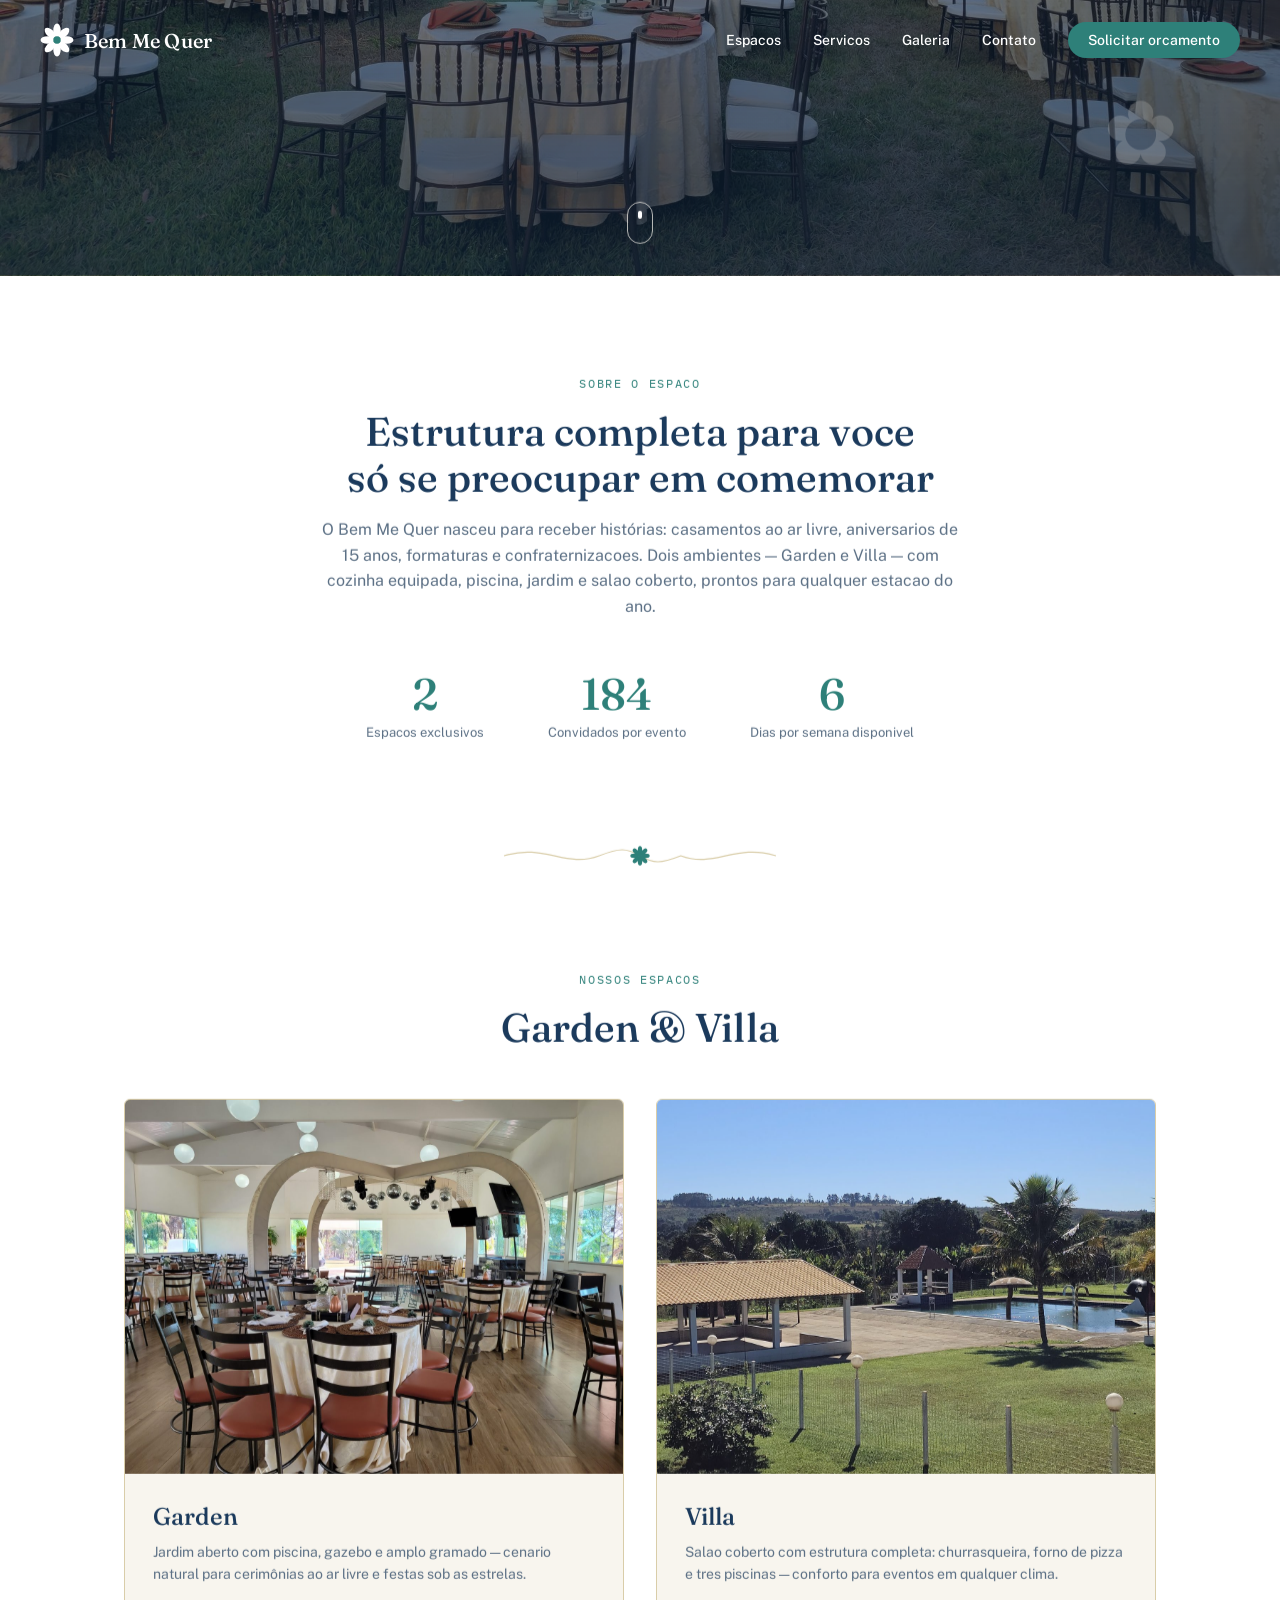
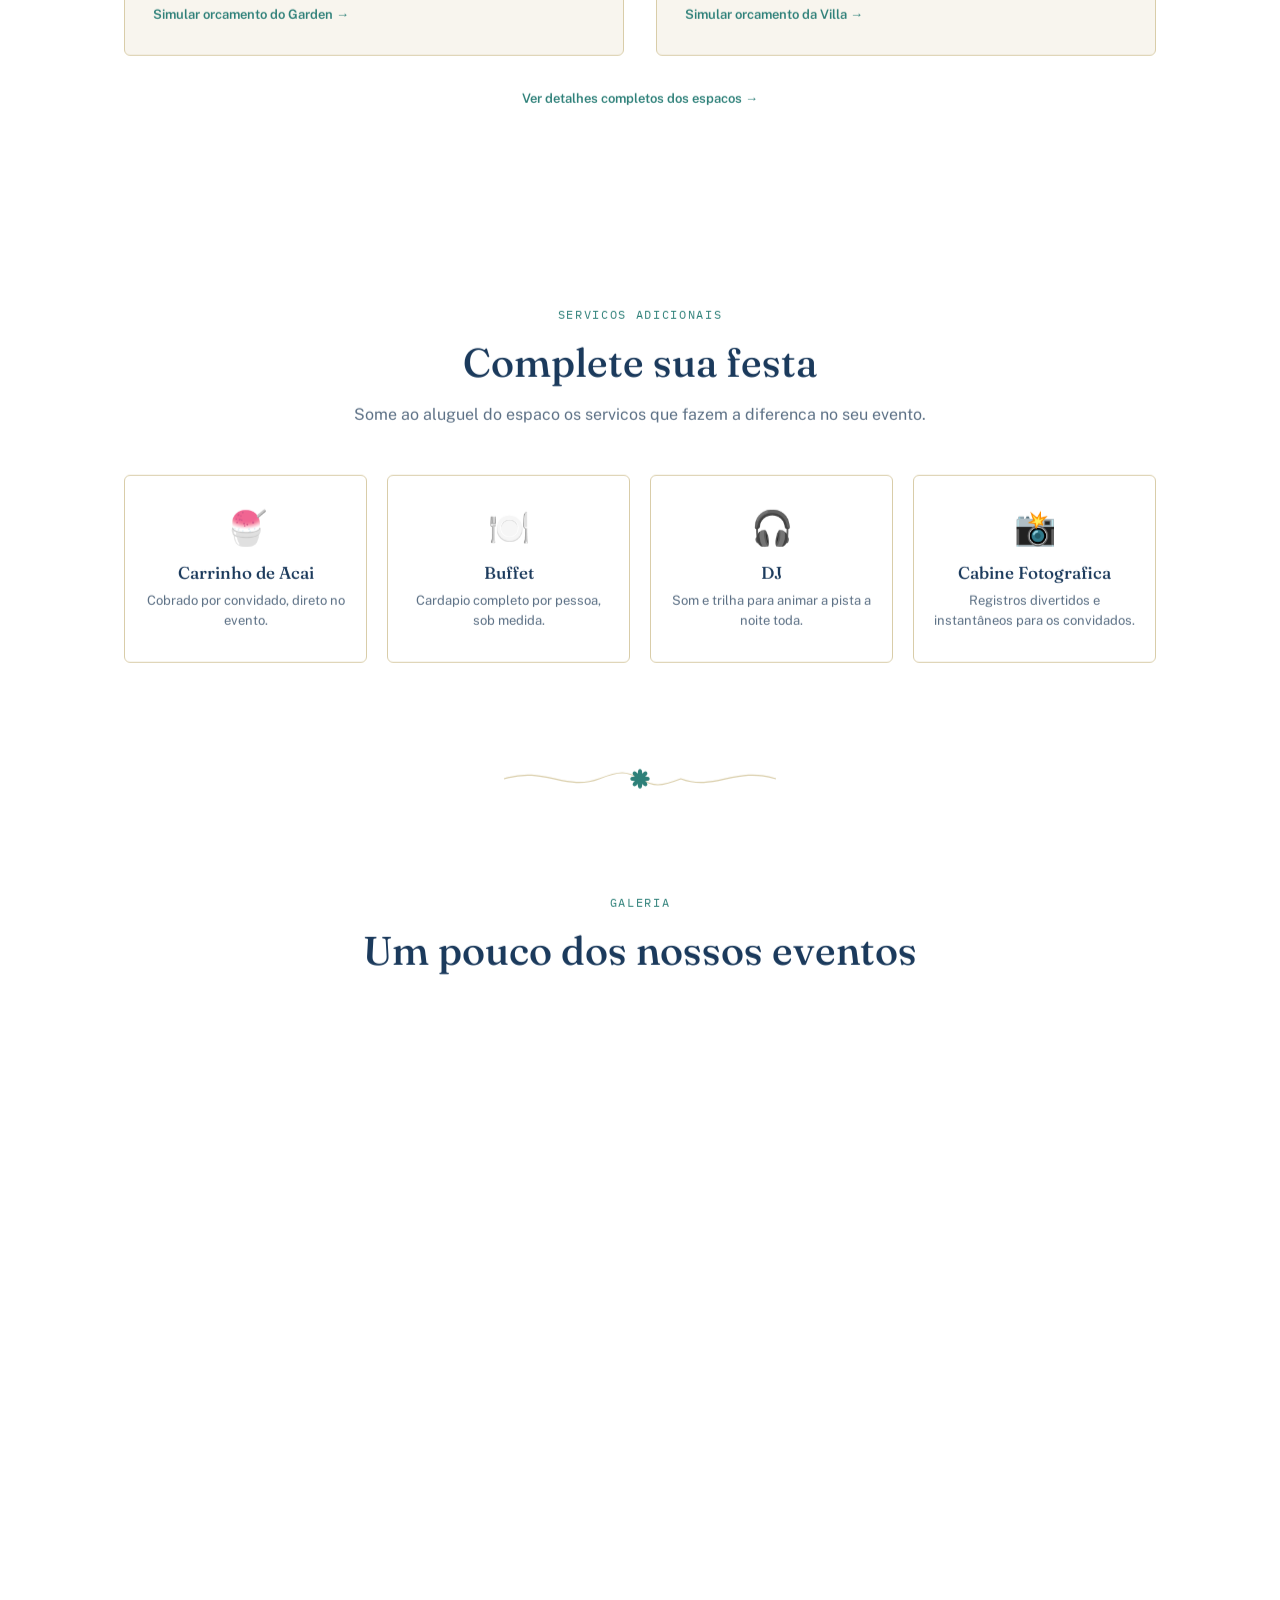
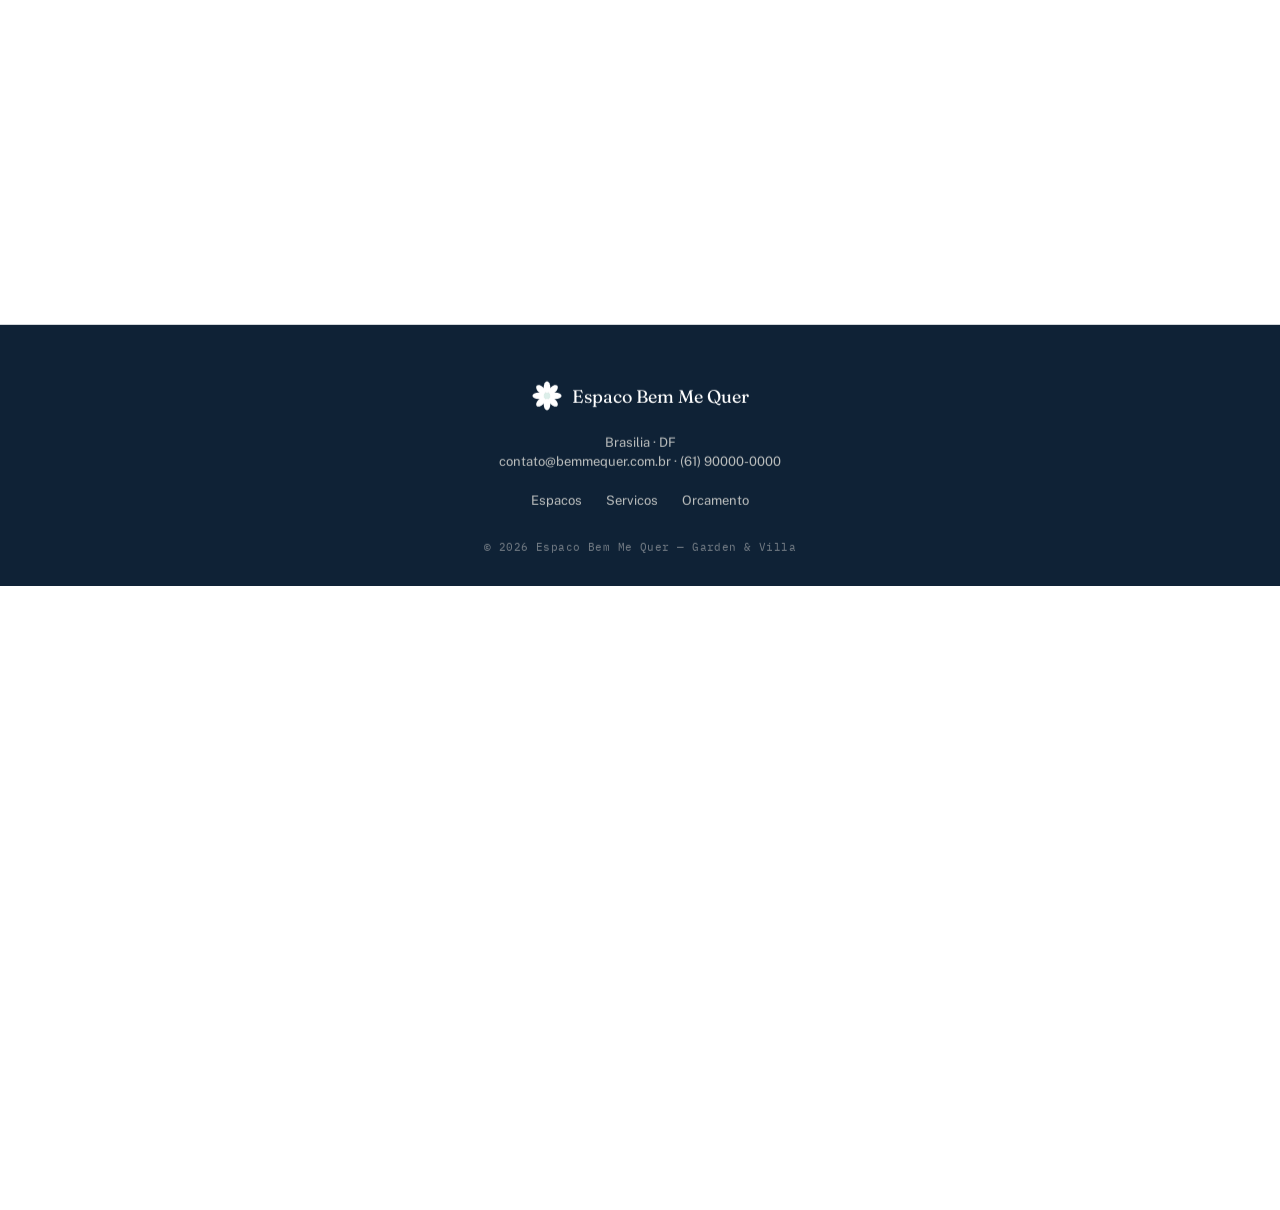
==== commit 82dbc2e4: "Mudanças no codigo" ====
--- a/Paginas/home.html
+++ b/Paginas/home.html
@@ -1,300 +1,368 @@
-<!DOCTYPE html> <!-- avisa que é uma página HTML5 -->
-<html lang="pt-BR"> <!-- página em português do Brasil -->
-<head> <!-- início das configurações da página -->
-<meta charset="UTF-8"> <!-- define a codificação de caracteres da página como UTF-8 -->
-<meta name="viewport" content="width=device-width, initial-scale=1.0"> <!-- adapta a página ao tamanho da tela do dispositivo -->
-<title>Espaço Bem Me Quer — Garden &amp; Villa</title> <!-- título exibido na aba do navegador -->
-<meta name="description" content="Espaço Bem Me Quer, Brasília — Garden e Villa para casamentos, aniversários e festas. Estrutura completa, jardim, piscina e salão coberto."> <!-- descrição usada por buscadores (SEO) -->
-<link rel="preconnect" href="https://fonts.googleapis.com"> <!-- inicia a conexão antecipada com o Google Fonts, acelerando o carregamento -->
-<link rel="preconnect" href="https://fonts.gstatic.com" crossorigin> <!-- idem, para o domínio que hospeda os arquivos de fonte -->
-<link href="https://fonts.googleapis.com/css2?family=Fraunces:opsz,wght@9..144,400;9..144,500;9..144,600;9..144,700&family=IBM+Plex+Mono:wght@400;500&family=Public+Sans:wght@400;500;600;700&display=swap" rel="stylesheet"> <!-- importa as fontes usadas no site -->
-<link rel="stylesheet" href="style.css"> <!-- carrega o CSS principal, com versão automática para evitar cache antigo -->
-</head> <!-- fim das configurações -->
-<body class="home"> <!-- classe "home" usada pelo CSS/JS para aplicar comportamentos específicos desta página -->
-
-<div class="loader" id="loader" aria-hidden="true"> <!-- tela de carregamento inicial (cortina animada) -->
-  <div class="loader-panel loader-panel--left"></div> <!-- painel esquerdo da cortina -->
-  <div class="loader-panel loader-panel--right"></div> <!-- painel direito da cortina -->
-  <div class="loader-mark"> <!-- logo exibido no centro enquanto a cortina está fechada -->
-    <svg viewBox="0 0 64 64" width="48" height="48"> <!-- ícone de flor formado por elipses giradas -->
-      <g fill="currentColor"> <!-- grupo das pétalas -->
-        <ellipse cx="32" cy="14" rx="7" ry="13"/> <!-- primeira pétala -->
-        <ellipse cx="32" cy="14" rx="7" ry="13" transform="rotate(45 32 32)"/> <!-- pétala girada 45° -->
-        <ellipse cx="32" cy="14" rx="7" ry="13" transform="rotate(90 32 32)"/> <!-- pétala girada 90° -->
-        <ellipse cx="32" cy="14" rx="7" ry="13" transform="rotate(135 32 32)"/> <!-- pétala girada 135° -->
-        <ellipse cx="32" cy="14" rx="7" ry="13" transform="rotate(180 32 32)"/> <!-- pétala girada 180° -->
-        <ellipse cx="32" cy="14" rx="7" ry="13" transform="rotate(225 32 32)"/> <!-- pétala girada 225° -->
-        <ellipse cx="32" cy="14" rx="7" ry="13" transform="rotate(270 32 32)"/> <!-- pétala girada 270° -->
-        <ellipse cx="32" cy="14" rx="7" ry="13" transform="rotate(315 32 32)"/> <!-- pétala girada 315° -->
-      </g> <!-- fim das pétalas -->
-      <circle cx="32" cy="32" r="7" fill="var(--brass)"/> <!-- miolo da flor, no centro -->
-    </svg> <!-- fim do desenho -->
-  </div> <!-- fim da logo do loader -->
-</div> <!-- fim do loader -->
-
-<div class="scroll-progress" id="scrollProgress" aria-hidden="true"></div> <!-- barra fina que mostra o progresso de leitura da página -->
-
-<nav class="navbar" id="navbar"> <!-- barra de navegação fixa no topo -->
-  <a href="home.html" class="brand"> <!-- link da logo, leva à página inicial -->
-    <span class="brand-mark" aria-hidden="true"> <!-- ícone da logo (mesma flor do loader) -->
-      <svg viewBox="0 0 64 64" width="34" height="34"> <!-- desenho da flor -->
-        <g fill="currentColor"> <!-- grupo das pétalas -->
-          <ellipse cx="32" cy="14" rx="7" ry="13"/> <!-- primeira pétala -->
-          <ellipse cx="32" cy="14" rx="7" ry="13" transform="rotate(45 32 32)"/> <!-- pétala girada 45° -->
-          <ellipse cx="32" cy="14" rx="7" ry="13" transform="rotate(90 32 32)"/> <!-- pétala girada 90° -->
-          <ellipse cx="32" cy="14" rx="7" ry="13" transform="rotate(135 32 32)"/> <!-- pétala girada 135° -->
-          <ellipse cx="32" cy="14" rx="7" ry="13" transform="rotate(180 32 32)"/> <!-- pétala girada 180° -->
-          <ellipse cx="32" cy="14" rx="7" ry="13" transform="rotate(225 32 32)"/> <!-- pétala girada 225° -->
-          <ellipse cx="32" cy="14" rx="7" ry="13" transform="rotate(270 32 32)"/> <!-- pétala girada 270° -->
-          <ellipse cx="32" cy="14" rx="7" ry="13" transform="rotate(315 32 32)"/> <!-- pétala girada 315° -->
-        </g> <!-- fim das pétalas -->
-        <circle cx="32" cy="32" r="7" fill="var(--brass)"/> <!-- miolo da flor -->
-      </svg> <!-- fim do desenho -->
-    </span> <!-- fim do ícone -->
-    <span class="brand-name">Bem Me Quer</span> <!-- nome da marca ao lado do ícone -->
-  </a> <!-- fim do link da logo -->
-
-  <button class="nav-toggle" id="navToggle" aria-label="Abrir menu" aria-expanded="false"> <!-- botão "hambúrguer" do menu mobile -->
-    <span></span><span></span><span></span> <!-- as três barrinhas do ícone -->
-  </button> <!-- fim do botão -->
-
-  <div class="nav-links" id="navLinks"> <!-- links de navegação (menu) -->
-    <a href="#espacos">Espaços</a> <!-- link para a página de espaços -->
-    <a href="#servicos">Serviços</a> <!-- link que rola até a seção de serviços nesta mesma página -->
-    <a href="#galeria">Galeria</a> <!-- link para a página de galeria completa -->
-    <a href="#contato">Contato</a> <!-- link que rola até o rodapé (seção de contato) -->
-    <a href="orcamento.html" class="nav-cta shine">Solicitar orçamento</a> <!-- botão de destaque para a calculadora de orçamento -->
-  </div> <!-- fim do menu -->
-</nav> <!-- fim da barra de navegação -->
-
-<div class="smooth-wrapper" id="smoothWrapper"> <!-- contêiner usado pelo JS para simular a rolagem suave (inércia) -->
-
-<header class="hero-home" id="topo"> <!-- seção de abertura (hero) com imagem de fundo -->
-  <div class="hero-media"> <!-- camada da imagem de fundo do hero -->
-    <img src="img/final/hero.jpg" alt="Área externa do Espaço Bem Me Quer decorada para evento ao entardecer"> <!-- imagem principal de fundo -->
-    <div class="hero-overlay"></div> <!-- camada escura sobre a imagem, para dar contraste ao texto -->
-  </div> <!-- fim da camada da imagem -->
-
-  <div class="hero-petal hero-petal--1" data-parallax="0.4" aria-hidden="true">✿</div> <!-- pétala decorativa com efeito de paralaxe -->
-  <div class="hero-petal hero-petal--2" data-parallax="0.7" aria-hidden="true">✿</div> <!-- pétala decorativa 2, paralaxe mais rápido -->
-  <div class="hero-petal hero-petal--3" data-parallax="0.55" aria-hidden="true">✿</div> <!-- pétala decorativa 3 -->
-  <div class="hero-petal hero-petal--4" data-parallax="0.3" aria-hidden="true">✿</div> <!-- pétala decorativa 4, paralaxe mais lento -->
-
-  <div class="hero-content reveal"> <!-- bloco de texto central do hero -->
-    <p class="eyebrow eyebrow--light">Espaço Bem Me Quer &middot; Brasília</p> <!-- texto pequeno de destaque acima do título -->
-    <h1 class="split-words">Onde cada<br>festa vira <em>memória</em></h1> <!-- título principal, dividido em palavras animadas via JS -->
-    <p class="hero-sub hero-sub--light">Garden &amp; Villa: dois espaços, uma só dedicação — jardim, piscina e salão coberto para casamentos, aniversários e celebrações do seu jeito.</p> <!-- subtítulo explicativo -->
-    <div class="hero-actions"> <!-- botões de ação do hero -->
-      <a href="orcamento.html" class="btn btn--primary magnetic">Solicitar orçamento</a> <!-- botão principal, leva à calculadora -->
-      <a href="#espacos" class="btn btn--ghost magnetic">Conhecer os espaços</a> <!-- botão secundário, rola até a seção de espaços -->
-    </div> <!-- fim dos botões -->
-  </div> <!-- fim do texto central -->
-
-  <a href="#sobre" class="scroll-cue" aria-label="Rolar para baixo"> <!-- indicador visual convidando a rolar a página -->
-    <span></span> <!-- bolinha que desce -->
-  </a> <!-- fim do indicador -->
-</header> <!-- fim do hero -->
-
-<main> <!-- conteúdo principal da página -->
-
-  <section class="section sobre" id="sobre"> <!-- seção "Sobre o espaço" -->
-    <div class="section-inner reveal"> <!-- bloco do título (aparece ao rolar) -->
-      <p class="eyebrow">Sobre o espaço</p> <!-- texto pequeno de destaque -->
-      <h2>Estrutura completa para você <br class="br-desktop">só se preocupar em comemorar</h2> <!-- título da seção -->
-      <p class="lede">O Bem Me Quer nasceu para receber histórias: casamentos ao ar livre, aniversários de 15 anos, formaturas e confraternizações. Dois ambientes — Garden e Villa — com cozinha equipada, piscina, jardim e salão coberto, prontos para qualquer estação do ano.</p> <!-- texto de apresentação -->
-    </div> <!-- fim do bloco do título -->
-    <div class="stats reveal"> <!-- números em destaque com contagem animada -->
-      <div class="stat"><span class="stat-num" data-count="2">0</span><span class="stat-label">Espaços exclusivos</span></div> <!-- estatística: quantidade de espaços -->
-      <div class="stat"><span class="stat-num" data-count="200">0</span><span class="stat-label">Convidados por evento</span></div> <!-- estatística: capacidade máxima de convidados -->
-      <div class="stat"><span class="stat-num" data-count="7">0</span><span class="stat-label">Dias por semana disponível</span></div> <!-- estatística: disponibilidade semanal -->
-    </div> <!-- fim dos números -->
-  </section> <!-- fim da seção sobre -->
-
-  <div class="divider reveal" aria-hidden="true"> <!-- divisor decorativo animado entre seções -->
-    <svg viewBox="0 0 400 40" class="divider-svg" preserveAspectRatio="none"> <!-- linha ondulada decorativa -->
-      <path class="divider-line" pathLength="1" d="M0,20 C60,4 90,36 140,20 C170,10 180,10 200,20 C220,30 230,30 260,20 C310,36 340,4 400,20"/> <!-- traço da linha ondulada -->
-    </svg> <!-- fim do desenho -->
-    <svg viewBox="0 0 64 64" class="divider-bloom" width="20" height="20"> <!-- florzinha central do divisor -->
-      <g fill="currentColor"> <!-- grupo das pétalas -->
-        <ellipse cx="32" cy="14" rx="7" ry="13"/> <!-- primeira pétala -->
-        <ellipse cx="32" cy="14" rx="7" ry="13" transform="rotate(45 32 32)"/> <!-- pétala girada 45° -->
-        <ellipse cx="32" cy="14" rx="7" ry="13" transform="rotate(90 32 32)"/> <!-- pétala girada 90° -->
-        <ellipse cx="32" cy="14" rx="7" ry="13" transform="rotate(135 32 32)"/> <!-- pétala girada 135° -->
-        <ellipse cx="32" cy="14" rx="7" ry="13" transform="rotate(180 32 32)"/> <!-- pétala girada 180° -->
-        <ellipse cx="32" cy="14" rx="7" ry="13" transform="rotate(225 32 32)"/> <!-- pétala girada 225° -->
-        <ellipse cx="32" cy="14" rx="7" ry="13" transform="rotate(270 32 32)"/> <!-- pétala girada 270° -->
-        <ellipse cx="32" cy="14" rx="7" ry="13" transform="rotate(315 32 32)"/> <!-- pétala girada 315° -->
-      </g> <!-- fim das pétalas -->
-      <circle cx="32" cy="32" r="7" fill="var(--brass)"/> <!-- miolo da flor -->
-    </svg> <!-- fim do desenho -->
-  </div> <!-- fim do divisor -->
-
-  <section class="section espacos" id="espacos"> <!-- seção "Garden & Villa" -->
-    <div class="section-inner reveal"> <!-- bloco do título (aparece ao rolar) -->
-      <p class="eyebrow">Nossos espaços</p> <!-- texto pequeno de destaque -->
-      <h2>Garden &amp; Villa</h2> <!-- título da seção -->
-    </div> <!-- fim do bloco do título -->
-
-    <div class="space-grid"> <!-- grade com os dois cards de espaço -->
-      <article class="space-card reveal"> <!-- card do espaço Garden -->
-        <div class="space-media"> <!-- caixa da foto -->
-          <img src="img/final/garden.jpg" alt="Jardim com piscina, gazebo e área gramada do Espaço Garden" loading="lazy"> <!-- foto do Garden, carregada sob demanda -->
-        </div> <!-- fim da caixa da foto -->
-        <div class="space-info"> <!-- caixa do texto -->
-          <h3>Garden</h3> <!-- nome do espaço -->
-          <p>Jardim aberto com piscina, gazebo e amplo gramado — cenário natural para cerimônias ao ar livre e festas sob as estrelas.</p> <!-- descrição do Garden -->
-          <a href="orcamento.html" class="link-arrow">Simular orçamento do Garden &rarr;</a> <!-- link direto para orçar o Garden -->
-        </div> <!-- fim da caixa do texto -->
-      </article> <!-- fim do card Garden -->
-
-      <article class="space-card reveal"> <!-- card do espaço Villa -->
-        <div class="space-media"> <!-- caixa da foto -->
-          <img src="img/final/villa.jpg" alt="Salão coberto da Villa decorado com arco de balões e mesas postas" loading="lazy"> <!-- foto da Villa, carregada sob demanda -->
-        </div> <!-- fim da caixa da foto -->
-        <div class="space-info"> <!-- caixa do texto -->
-          <h3>Villa</h3> <!-- nome do espaço -->
-          <p>Salão coberto com estrutura completa: churrasqueira, forno de pizza e três piscinas — conforto para eventos em qualquer clima.</p> <!-- descrição da Villa -->
-          <a href="orcamento.html" class="link-arrow">Simular orçamento da Villa &rarr;</a> <!-- link direto para orçar a Villa -->
-        </div> <!-- fim da caixa do texto -->
-      </article> <!-- fim do card Villa -->
-    </div> <!-- fim da grade -->
-
-    <div class="gallery-cta reveal"> <!-- caixa do link (aparece ao rolar) -->
-      <a href="#espacos" class="link-arrow">Ver detalhes completos dos espaços &rarr;</a> <!-- link para a página completa de espaços -->
-    </div> <!-- fim da caixa -->
-  </section> <!-- fim da seção espaços -->
-
-  <section class="section servicos" id="servicos"> <!-- seção "Complete sua festa" (serviços adicionais) -->
-    <div class="section-inner reveal"> <!-- bloco do título (aparece ao rolar) -->
-      <p class="eyebrow">Serviços adicionais</p> <!-- texto pequeno de destaque -->
-      <h2>Complete sua festa</h2> <!-- título da seção -->
-      <p class="lede">Some ao aluguel do espaço os serviços que fazem a diferença no seu evento.</p> <!-- texto de apoio -->
-    </div> <!-- fim do bloco do título -->
-
-    <div class="service-grid"> <!-- grade com os cards de serviço -->
-      <div class="service-card reveal"> <!-- card: Carrinho de Açaí -->
-        <span class="service-icon" aria-hidden="true">🍧</span> <!-- emoji do serviço -->
-        <h3>Carrinho de Açaí</h3> <!-- nome do serviço -->
-        <p>Cobrado por convidado, direto no evento.</p> <!-- descrição do serviço -->
-      </div> <!-- fim do card -->
-      <div class="service-card reveal"> <!-- card: Buffet -->
-        <span class="service-icon" aria-hidden="true">🍽️</span> <!-- emoji do serviço -->
-        <h3>Buffet</h3> <!-- nome do serviço -->
-        <p>Cardápio completo por pessoa, sob medida.</p> <!-- descrição do serviço -->
-      </div> <!-- fim do card -->
-      <div class="service-card reveal"> <!-- card: DJ -->
-        <span class="service-icon" aria-hidden="true">🎧</span> <!-- emoji do serviço -->
-        <h3>DJ</h3> <!-- nome do serviço -->
-        <p>Som e trilha para animar a pista a noite toda.</p> <!-- descrição do serviço -->
-      </div> <!-- fim do card -->
-      <div class="service-card reveal"> <!-- card: Cabine Fotográfica -->
-        <span class="service-icon" aria-hidden="true">📸</span> <!-- emoji do serviço -->
-        <h3>Cabine Fotográfica</h3> <!-- nome do serviço -->
-        <p>Registros divertidos e instantâneos para os convidados.</p> <!-- descrição do serviço -->
-      </div> <!-- fim do card -->
-    </div> <!-- fim da grade -->
-  </section> <!-- fim da seção serviços -->
-
-  <div class="divider reveal" aria-hidden="true"> <!-- segundo divisor decorativo, idêntico ao primeiro -->
-    <svg viewBox="0 0 400 40" class="divider-svg" preserveAspectRatio="none"> <!-- linha ondulada decorativa -->
-      <path class="divider-line" pathLength="1" d="M0,20 C60,4 90,36 140,20 C170,10 180,10 200,20 C220,30 230,30 260,20 C310,36 340,4 400,20"/> <!-- traço da linha ondulada -->
-    </svg> <!-- fim do desenho -->
-    <svg viewBox="0 0 64 64" class="divider-bloom" width="20" height="20"> <!-- desenho da flor -->
-      <g fill="currentColor"> <!-- grupo das pétalas -->
-        <ellipse cx="32" cy="14" rx="7" ry="13"/> <!-- primeira pétala -->
-        <ellipse cx="32" cy="14" rx="7" ry="13" transform="rotate(45 32 32)"/> <!-- pétala girada 45° -->
-        <ellipse cx="32" cy="14" rx="7" ry="13" transform="rotate(90 32 32)"/> <!-- pétala girada 90° -->
-        <ellipse cx="32" cy="14" rx="7" ry="13" transform="rotate(135 32 32)"/> <!-- pétala girada 135° -->
-        <ellipse cx="32" cy="14" rx="7" ry="13" transform="rotate(180 32 32)"/> <!-- pétala girada 180° -->
-        <ellipse cx="32" cy="14" rx="7" ry="13" transform="rotate(225 32 32)"/> <!-- pétala girada 225° -->
-        <ellipse cx="32" cy="14" rx="7" ry="13" transform="rotate(270 32 32)"/> <!-- pétala girada 270° -->
-        <ellipse cx="32" cy="14" rx="7" ry="13" transform="rotate(315 32 32)"/> <!-- pétala girada 315° -->
-      </g> <!-- fim das pétalas -->
-      <circle cx="32" cy="32" r="7" fill="var(--brass)"/> <!-- miolo da flor -->
-    </svg> <!-- fim do desenho -->
-  </div> <!-- fim do divisor -->
-
-  <section class="section galeria" id="galeria"> <!-- seção "Galeria" com prévia de fotos -->
-    <div class="section-inner reveal"> <!-- bloco do título (aparece ao rolar) -->
-      <p class="eyebrow">Galeria</p> <!-- texto pequeno de destaque -->
-      <h2>Um pouco dos nossos eventos</h2> <!-- título da seção -->
-    </div> <!-- fim do bloco do título -->
-
-    <div class="gallery-grid"> <!-- grade de miniaturas da galeria (mosaico) -->
-      <button type="button" class="gallery-item gallery-item--tall reveal"> <!-- miniatura maior/alta, abre o lightbox ao clicar -->
-        <img src="img/final/gallery-entrada.jpg" alt="Entrada decorada com painel de folhas naturais" loading="lazy"> <!-- foto da miniatura (carrega só quando aparece) -->
-        <span class="gallery-zoom" aria-hidden="true">＋</span> <!-- ícone de lupa/zoom exibido ao passar o mouse -->
-      </button> <!-- fim da miniatura -->
-      <button type="button" class="gallery-item gallery-item--wide reveal"> <!-- miniatura mais larga -->
-        <img src="img/final/gallery-festa.jpg" alt="Mesa de bolo decorada para festa de debutante" loading="lazy"> <!-- foto da miniatura (carrega só quando aparece) -->
-        <span class="gallery-zoom" aria-hidden="true">＋</span> <!-- ícone de zoom ao passar o mouse -->
-      </button> <!-- fim da miniatura -->
-      <button type="button" class="gallery-item reveal"> <!-- miniatura padrão -->
-        <img src="img/final/garden.jpg" alt="Piscina e jardim do Espaço Garden" loading="lazy"> <!-- foto da miniatura (carrega só quando aparece) -->
-        <span class="gallery-zoom" aria-hidden="true">＋</span> <!-- ícone de zoom ao passar o mouse -->
-      </button> <!-- fim da miniatura -->
-      <button type="button" class="gallery-item reveal"> <!-- miniatura padrão -->
-        <img src="img/final/villa.jpg" alt="Salão coberto da Villa" loading="lazy"> <!-- foto da miniatura (carrega só quando aparece) -->
-        <span class="gallery-zoom" aria-hidden="true">＋</span> <!-- ícone de zoom ao passar o mouse -->
-      </button> <!-- fim da miniatura -->
-    </div> <!-- fim da grade -->
-
-    <div class="gallery-cta reveal"> <!-- caixa do link (aparece ao rolar) -->
-      <a href="#galeria" class="link-arrow">Ver galeria completa &rarr;</a> <!-- link para a galeria completa -->
-    </div> <!-- fim da caixa -->
-  </section> <!-- fim da seção galeria -->
-
-  <section class="cta-banner reveal"> <!-- faixa de chamada final para ação (CTA) -->
-    <div class="cta-petal cta-petal--1" aria-hidden="true">✿</div> <!-- pétala decorativa de fundo -->
-    <div class="cta-petal cta-petal--2" aria-hidden="true">✿</div> <!-- segunda pétala decorativa -->
-    <p class="eyebrow eyebrow--light">Vamos planejar sua festa?</p> <!-- texto pequeno de destaque (claro) -->
-    <h2>Receba o valor do seu evento agora mesmo</h2> <!-- título da faixa -->
-    <a href="orcamento.html" class="btn btn--primary btn--lg magnetic">Calcular meu orçamento</a> <!-- botão final para a calculadora -->
-  </section> <!-- fim da faixa -->
-
-</main> <!-- fim do conteúdo principal -->
-
-<footer class="site-footer" id="contato"> <!-- rodapé do site, também usado como âncora "Contato" -->
-  <div class="footer-brand"> <!-- logo e nome no rodapé -->
-    <span class="brand-mark" aria-hidden="true"> <!-- ícone da logo -->
-      <svg viewBox="0 0 64 64" width="30" height="30"> <!-- desenho da flor -->
-        <g fill="currentColor"> <!-- grupo das pétalas -->
-          <ellipse cx="32" cy="14" rx="7" ry="13"/> <!-- primeira pétala -->
-          <ellipse cx="32" cy="14" rx="7" ry="13" transform="rotate(45 32 32)"/> <!-- pétala girada 45° -->
-          <ellipse cx="32" cy="14" rx="7" ry="13" transform="rotate(90 32 32)"/> <!-- pétala girada 90° -->
-          <ellipse cx="32" cy="14" rx="7" ry="13" transform="rotate(135 32 32)"/> <!-- pétala girada 135° -->
-          <ellipse cx="32" cy="14" rx="7" ry="13" transform="rotate(180 32 32)"/> <!-- pétala girada 180° -->
-          <ellipse cx="32" cy="14" rx="7" ry="13" transform="rotate(225 32 32)"/> <!-- pétala girada 225° -->
-          <ellipse cx="32" cy="14" rx="7" ry="13" transform="rotate(270 32 32)"/> <!-- pétala girada 270° -->
-          <ellipse cx="32" cy="14" rx="7" ry="13" transform="rotate(315 32 32)"/> <!-- pétala girada 315° -->
-        </g> <!-- fim das pétalas -->
-        <circle cx="32" cy="32" r="7" fill="var(--brass-soft)"/> <!-- miolo da flor -->
-      </svg> <!-- fim do desenho -->
-    </span> <!-- fim do ícone -->
-    <span>Espaço Bem Me Quer</span> <!-- nome do espaço -->
-  </div> <!-- fim da logo do rodapé -->
-
-  <div class="footer-info"> <!-- informações de contato -->
-    <p>Brasília &middot; DF</p> <!-- cidade -->
-    <p>contato@bemmequer.com.br &middot; (61) 90000-0000</p> <!-- e-mail e telefone -->
-  </div> <!-- fim do contato -->
-
-  <div class="footer-links"> <!-- links de navegação repetidos no rodapé -->
-    <a href="#espacos">Espaços</a> <!-- link para Espaços -->
-    <a href="#servicos">Serviços</a> <!-- rola até Serviços -->
-    <a href="orcamento.html">Orçamento</a> <!-- link para Orçamento -->
-  </div> <!-- fim dos links -->
-
-  <p class="footer-copy">&copy; <span id="ano"></span> Espaço Bem Me Quer — Garden &amp; Villa</p> <!-- linha de copyright; o ano é preenchido via JS -->
-</footer> <!-- fim do rodapé -->
-
-</div><!-- /.smooth-wrapper -->
-
-<div class="lightbox" id="lightbox" aria-hidden="true"> <!-- painel de tela cheia para exibir fotos ampliadas da galeria -->
-  <button type="button" class="lightbox-close" id="lightboxClose" aria-label="Fechar">&times;</button> <!-- botão para fechar o lightbox -->
-  <img src="" alt="" id="lightboxImg"> <!-- imagem exibida em destaque; preenchida dinamicamente via JS -->
-</div> <!-- fim do lightbox -->
-
-<script src="home.js"></script> <!-- carrega o JavaScript da página, com versão automática contra cache -->
-</body> <!-- fim do corpo -->
-</html> <!-- fim da página -->
+<!-- BLOCO 1: configuracao da pagina. Aqui o navegador fica sabendo como mostrar o site -->
+<!DOCTYPE html> <!-- diz ao navegador que e uma pagina HTML moderna -->
+<html lang="pt-BR"> <!-- abre a pagina e diz que o idioma e portugues do Brasil -->
+
+<head> <!-- abre a area de configuracoes, que o visitante nao ve -->
+  <meta charset="UTF-8"> <!-- permite mostrar acentos e simbolos direito -->
+  <meta name="viewport" content="width=device-width, initial-scale=1.0">
+  <!-- faz a pagina se ajustar ao tamanho da tela do celular -->
+  <title>Espaco Bem Me Quer — Garden &amp; Villa</title> <!-- nome que aparece na aba do navegador -->
+  <meta name="description"
+    content="Espaco Bem Me Quer, Brasilia — Garden e Villa para casamentos, aniversarios e festas. Estrutura completa, jardim, piscina e salao coberto.">
+  <!-- resumo do site que aparece no Google -->
+  <link rel="preconnect" href="https://fonts.googleapis.com">
+  <!-- ja vai abrindo a conexao com o Google Fonts para carregar mais rapido -->
+  <link rel="preconnect" href="https://fonts.gstatic.com" crossorigin>
+  <!-- faz o mesmo para o site que guarda os arquivos das fontes -->
+  <link
+    href="https://fonts.googleapis.com/css2?family=Fraunces:opsz,wght@9..144,400;9..144,500;9..144,600;9..144,700&family=IBM+Plex+Mono:wght@400;500&family=Public+Sans:wght@400;500;600;700&display=swap"
+    rel="stylesheet"> <!-- puxa as tres fontes usadas no site -->
+  <link rel="stylesheet" href="style.css"> <!-- liga o arquivo de estilo que cuida das cores e do visual -->
+</head> <!-- fecha as configuracoes -->
+
+<body class="home"> <!-- abre o corpo do site, a classe home marca que e a pagina inicial -->
+
+  <!-- BLOCO 2: tela de carregamento. Uma cortina com a flor no meio que abre quando o site carrega -->
+  <div class="loader" id="loader" aria-hidden="true">
+    <!-- caixa da tela de carregamento, escondida de leitores de tela -->
+    <div class="loader-panel loader-panel--left"></div> <!-- metade esquerda da cortina -->
+    <div class="loader-panel loader-panel--right"></div> <!-- metade direita da cortina -->
+    <div class="loader-mark"> <!-- caixa que segura a flor do centro -->
+      <svg viewBox="0 0 64 64" width="48" height="48"> <!-- abre o desenho da flor, tamanho 48 -->
+        <g fill="currentColor"> <!-- agrupa as petalas e pinta com a cor do texto -->
+          <ellipse cx="32" cy="14" rx="7" ry="13" /> <!-- petala de cima -->
+          <ellipse cx="32" cy="14" rx="7" ry="13" transform="rotate(45 32 32)" /> <!-- mesma petala girada 45 graus -->
+          <ellipse cx="32" cy="14" rx="7" ry="13" transform="rotate(90 32 32)" /> <!-- petala girada 90 graus -->
+          <ellipse cx="32" cy="14" rx="7" ry="13" transform="rotate(135 32 32)" /> <!-- petala girada 135 graus -->
+          <ellipse cx="32" cy="14" rx="7" ry="13" transform="rotate(180 32 32)" /> <!-- petala girada 180 graus -->
+          <ellipse cx="32" cy="14" rx="7" ry="13" transform="rotate(225 32 32)" /> <!-- petala girada 225 graus -->
+          <ellipse cx="32" cy="14" rx="7" ry="13" transform="rotate(270 32 32)" /> <!-- petala girada 270 graus -->
+          <ellipse cx="32" cy="14" rx="7" ry="13" transform="rotate(315 32 32)" /> <!-- petala girada 315 graus -->
+        </g> <!-- fecha o grupo de petalas -->
+        <circle cx="32" cy="32" r="7" fill="var(--brass)" /> <!-- bolinha dourada no meio da flor -->
+      </svg> <!-- fecha o desenho -->
+    </div> <!-- fecha a caixa da flor -->
+  </div> <!-- fecha a tela de carregamento -->
+
+  <!-- BLOCO 3: barra de progresso. Uma linha fina que cresce conforme a pessoa desce a pagina -->
+  <div class="scroll-progress" id="scrollProgress" aria-hidden="true"></div>
+  <!-- a linha de progresso, o JavaScript muda o tamanho dela -->
+
+  <!-- BLOCO 4: menu do topo, com logo, botao do celular e links -->
+  <nav class="navbar" id="navbar"> <!-- abre o menu fixo no topo -->
+    <a href="home.html" class="brand"> <!-- link da logo, volta para o inicio -->
+      <span class="brand-mark" aria-hidden="true"> <!-- caixa do icone da logo -->
+        <svg viewBox="0 0 64 64" width="34" height="34"> <!-- abre a flor, tamanho 34 -->
+          <g fill="currentColor"> <!-- agrupa as petalas -->
+            <ellipse cx="32" cy="14" rx="7" ry="13" /> <!-- petala de cima -->
+            <ellipse cx="32" cy="14" rx="7" ry="13" transform="rotate(45 32 32)" /> <!-- petala girada 45 -->
+            <ellipse cx="32" cy="14" rx="7" ry="13" transform="rotate(90 32 32)" /> <!-- petala girada 90 -->
+            <ellipse cx="32" cy="14" rx="7" ry="13" transform="rotate(135 32 32)" /> <!-- petala girada 135 -->
+            <ellipse cx="32" cy="14" rx="7" ry="13" transform="rotate(180 32 32)" /> <!-- petala girada 180 -->
+            <ellipse cx="32" cy="14" rx="7" ry="13" transform="rotate(225 32 32)" /> <!-- petala girada 225 -->
+            <ellipse cx="32" cy="14" rx="7" ry="13" transform="rotate(270 32 32)" /> <!-- petala girada 270 -->
+            <ellipse cx="32" cy="14" rx="7" ry="13" transform="rotate(315 32 32)" /> <!-- petala girada 315 -->
+          </g> <!-- fecha as petalas -->
+          <circle cx="32" cy="32" r="7" fill="var(--brass)" /> <!-- miolo dourado -->
+        </svg> <!-- fecha a flor -->
+      </span> <!-- fecha a caixa do icone -->
+      <span class="brand-name">Bem Me Quer</span> <!-- nome da marca ao lado da flor -->
+    </a> <!-- fecha o link da logo -->
+
+    <button class="nav-toggle" id="navToggle" aria-label="Abrir menu" aria-expanded="false">
+      <!-- botao que abre o menu no celular -->
+      <span></span><span></span><span></span> <!-- as tres listrinhas do botao -->
+    </button> <!-- fecha o botao -->
+
+    <div class="nav-links" id="navLinks"> <!-- caixa com os links do menu -->
+      <a href="#espacos">Espacos</a> <!-- desce ate a parte dos espacos -->
+      <a href="#servicos">Servicos</a> <!-- desce ate a parte dos servicos -->
+      <a href="#galeria">Galeria</a> <!-- desce ate a galeria -->
+      <a href="#contato">Contato</a> <!-- desce ate o rodape com o contato -->
+      <a href="orcamento.html" class="nav-cta shine">Solicitar orcamento</a>
+      <!-- botao de destaque que leva para o orcamento -->
+    </div> <!-- fecha os links -->
+  </nav> <!-- fecha o menu -->
+
+  <!-- BLOCO 5: caixa geral. O JavaScript usa ela para deixar a rolagem da pagina mais suave -->
+  <div class="smooth-wrapper" id="smoothWrapper"> <!-- abre a caixa que envolve todo o conteudo -->
+
+    <!-- BLOCO 6: hero. A primeira tela do site, com foto grande, titulo e botoes -->
+    <header class="hero-home" id="topo"> <!-- abre a area de abertura -->
+      <div class="hero-media"> <!-- caixa da foto de fundo -->
+        <img src="img/final/hero.jpg" alt="area externa do Espaco Bem Me Quer decorada para evento ao entardecer">
+        <!-- foto de fundo, o alt descreve a imagem -->
+        <div class="hero-overlay"></div> <!-- camada escura em cima da foto para o texto ficar legivel -->
+      </div> <!-- fecha a caixa da foto -->
+
+      <div class="hero-petal hero-petal--1" data-parallax="0.4" aria-hidden="true">✿</div>
+      <!-- florzinha enfeite que se mexe um pouco ao rolar -->
+      <div class="hero-petal hero-petal--2" data-parallax="0.7" aria-hidden="true">✿</div>
+      <!-- enfeite 2, se mexe mais rapido -->
+      <div class="hero-petal hero-petal--3" data-parallax="0.55" aria-hidden="true">✿</div>
+      <!-- enfeite 3, velocidade media -->
+      <div class="hero-petal hero-petal--4" data-parallax="0.3" aria-hidden="true">✿</div>
+      <!-- enfeite 4, se mexe mais devagar -->
+
+      <div class="hero-content reveal"> <!-- caixa do texto central, aparece com animacao -->
+        <p class="eyebrow eyebrow--light">Espaco Bem Me Quer &middot; Brasilia</p>
+        <!-- frase pequena em cima do titulo -->
+        <h1 class="split-words">Onde cada<br>festa vira <em>memória</em></h1>
+        <!-- titulo principal, o JS separa as palavras para animar -->
+        <p class="hero-sub hero-sub--light">Garden &amp; Villa: dois espacos, uma só dedicacao — jardim, piscina e salao
+          coberto para casamentos, aniversarios e celebracoes do seu jeito.</p>
+        <!-- frase de apoio embaixo do titulo -->
+        <div class="hero-actions"> <!-- caixa dos botoes -->
+          <a href="orcamento.html" class="btn btn--primary magnetic">Solicitar orcamento</a>
+          <!-- botao principal, vai para o orcamento -->
+          <a href="#espacos" class="btn btn--ghost magnetic">Conhecer os espacos</a>
+          <!-- botao secundario, desce ate os espacos -->
+        </div> <!-- fecha os botoes -->
+      </div> <!-- fecha o texto central -->
+
+      <a href="#sobre" class="scroll-cue" aria-label="Rolar para baixo"> <!-- setinha que convida a descer -->
+        <span></span> <!-- bolinha que anima descendo -->
+      </a> <!-- fecha a setinha -->
+    </header> <!-- fecha o hero -->
+
+    <!-- BLOCO 7: conteudo principal da pagina -->
+    <main> <!-- abre o conteudo principal -->
+
+      <!-- BLOCO 8: secao sobre. Explica o espaco e mostra tres numeros -->
+      <section class="section sobre" id="sobre"> <!-- abre a secao sobre -->
+        <div class="section-inner reveal"> <!-- caixa do texto, aparece ao rolar -->
+          <p class="eyebrow">Sobre o espaco</p> <!-- frase pequena de destaque -->
+          <h2>Estrutura completa para voce <br class="br-desktop">só se preocupar em comemorar</h2>
+          <!-- titulo da secao, quebra de linha so no computador -->
+          <p class="lede">O Bem Me Quer nasceu para receber histórias: casamentos ao ar livre, aniversarios de 15 anos,
+            formaturas e confraternizacoes. Dois ambientes — Garden e Villa — com cozinha equipada, piscina, jardim e
+            salao coberto, prontos para qualquer estacao do ano.</p> <!-- texto de apresentacao -->
+        </div> <!-- fecha a caixa do texto -->
+        <div class="stats reveal"> <!-- caixa dos numeros, aparece ao rolar -->
+          <div class="stat"><span class="stat-num" data-count="2">0</span><span class="stat-label">Espacos
+              exclusivos</span></div> <!-- numero 2, o JS faz contar de 0 ate 2 -->
+          <div class="stat"><span class="stat-num" data-count="200">0</span><span class="stat-label">Convidados por
+              evento</span></div> <!-- numero 200, conta ate 200 -->
+          <div class="stat"><span class="stat-num" data-count="7">0</span><span class="stat-label">Dias por semana
+              disponivel</span></div> <!-- numero 7, conta ate 7 -->
+        </div> <!-- fecha os numeros -->
+      </section> <!-- fecha a secao sobre -->
+
+      <!-- BLOCO 9: divisor. Uma linha ondulada com uma flor, so de enfeite entre as secoes -->
+      <div class="divider reveal" aria-hidden="true"> <!-- abre o divisor -->
+        <svg viewBox="0 0 400 40" class="divider-svg" preserveAspectRatio="none"> <!-- abre o desenho da linha -->
+          <path class="divider-line" pathLength="1"
+            d="M0,20 C60,4 90,36 140,20 C170,10 180,10 200,20 C220,30 230,30 260,20 C310,36 340,4 400,20" />
+          <!-- tracado da linha ondulada -->
+        </svg> <!-- fecha o desenho da linha -->
+        <svg viewBox="0 0 64 64" class="divider-bloom" width="20" height="20"> <!-- abre a florzinha do meio -->
+          <g fill="currentColor"> <!-- agrupa as petalas -->
+            <ellipse cx="32" cy="14" rx="7" ry="13" /> <!-- petala de cima -->
+            <ellipse cx="32" cy="14" rx="7" ry="13" transform="rotate(45 32 32)" /> <!-- petala girada 45 -->
+            <ellipse cx="32" cy="14" rx="7" ry="13" transform="rotate(90 32 32)" /> <!-- petala girada 90 -->
+            <ellipse cx="32" cy="14" rx="7" ry="13" transform="rotate(135 32 32)" /> <!-- petala girada 135 -->
+            <ellipse cx="32" cy="14" rx="7" ry="13" transform="rotate(180 32 32)" /> <!-- petala girada 180 -->
+            <ellipse cx="32" cy="14" rx="7" ry="13" transform="rotate(225 32 32)" /> <!-- petala girada 225 -->
+            <ellipse cx="32" cy="14" rx="7" ry="13" transform="rotate(270 32 32)" /> <!-- petala girada 270 -->
+            <ellipse cx="32" cy="14" rx="7" ry="13" transform="rotate(315 32 32)" /> <!-- petala girada 315 -->
+          </g> <!-- fecha as petalas -->
+          <circle cx="32" cy="32" r="7" fill="var(--brass)" /> <!-- miolo dourado -->
+        </svg> <!-- fecha a florzinha -->
+      </div> <!-- fecha o divisor -->
+
+      <!-- BLOCO 10: secao espacos. Dois cards, um para o Garden e outro para a Villa -->
+      <section class="section espacos" id="espacos"> <!-- abre a secao espacos -->
+        <div class="section-inner reveal"> <!-- caixa do titulo, aparece ao rolar -->
+          <p class="eyebrow">Nossos espacos</p> <!-- frase pequena de destaque -->
+          <h2>Garden &amp; Villa</h2> <!-- titulo da secao -->
+        </div> <!-- fecha a caixa do titulo -->
+
+        <div class="space-grid"> <!-- grade que coloca os cards lado a lado -->
+          <article class="space-card reveal"> <!-- card do Garden -->
+            <div class="space-media"> <!-- caixa da foto -->
+              <img src="img/final/garden.jpg" alt="Jardim com piscina, gazebo e area gramada do Espaco Garden"
+                loading="lazy"> <!-- foto do Garden, so carrega quando chega perto -->
+            </div> <!-- fecha a caixa da foto -->
+            <div class="space-info"> <!-- caixa do texto -->
+              <h3>Garden</h3> <!-- nome do espaco -->
+              <p>Jardim aberto com piscina, gazebo e amplo gramado — cenario natural para cerimônias ao ar livre e
+                festas sob as estrelas.</p> <!-- descricao do Garden -->
+              <a href="orcamento.html" class="link-arrow">Simular orcamento do Garden &rarr;</a>
+              <!-- link para simular o orcamento -->
+            </div> <!-- fecha a caixa do texto -->
+          </article> <!-- fecha o card do Garden -->
+
+          <article class="space-card reveal"> <!-- card da Villa -->
+            <div class="space-media"> <!-- caixa da foto -->
+              <img src="img/final/villa.jpg" alt="Salao coberto da Villa decorado com arco de baloes e mesas postas"
+                loading="lazy"> <!-- foto da Villa, carrega so quando chega perto -->
+            </div> <!-- fecha a caixa da foto -->
+            <div class="space-info"> <!-- caixa do texto -->
+              <h3>Villa</h3> <!-- nome do espaco -->
+              <p>Salao coberto com estrutura completa: churrasqueira, forno de pizza e tres piscinas — conforto para
+                eventos em qualquer clima.</p> <!-- descricao da Villa -->
+              <a href="orcamento.html" class="link-arrow">Simular orcamento da Villa &rarr;</a>
+              <!-- link para simular o orcamento -->
+            </div> <!-- fecha a caixa do texto -->
+          </article> <!-- fecha o card da Villa -->
+        </div> <!-- fecha a grade -->
+
+        <div class="gallery-cta reveal"> <!-- caixa do link extra, aparece ao rolar -->
+          <a href="#espacos" class="link-arrow">Ver detalhes completos dos espacos &rarr;</a>
+          <!-- link para ver mais sobre os espacos -->
+        </div> <!-- fecha a caixa do link -->
+      </section> <!-- fecha a secao espacos -->
+
+      <!-- BLOCO 11: secao servicos. Quatro cards com extras que da para contratar -->
+      <section class="section servicos" id="servicos"> <!-- abre a secao servicos -->
+        <div class="section-inner reveal"> <!-- caixa do titulo, aparece ao rolar -->
+          <p class="eyebrow">Servicos adicionais</p> <!-- frase pequena de destaque -->
+          <h2>Complete sua festa</h2> <!-- titulo da secao -->
+          <p class="lede">Some ao aluguel do espaco os servicos que fazem a diferenca no seu evento.</p>
+          <!-- texto de apoio -->
+        </div> <!-- fecha a caixa do titulo -->
+
+        <div class="service-grid"> <!-- grade dos cards de servico -->
+          <div class="service-card reveal"> <!-- card do acai -->
+            <span class="service-icon" aria-hidden="true">🍧</span> <!-- emoji do servico -->
+            <h3>Carrinho de Acai</h3> <!-- nome do servico -->
+            <p>Cobrado por convidado, direto no evento.</p> <!-- explicacao do servico -->
+          </div> <!-- fecha o card -->
+          <div class="service-card reveal"> <!-- card do buffet -->
+            <span class="service-icon" aria-hidden="true">🍽️</span> <!-- emoji do servico -->
+            <h3>Buffet</h3> <!-- nome do servico -->
+            <p>Cardapio completo por pessoa, sob medida.</p> <!-- explicacao do servico -->
+          </div> <!-- fecha o card -->
+          <div class="service-card reveal"> <!-- card do DJ -->
+            <span class="service-icon" aria-hidden="true">🎧</span> <!-- emoji do servico -->
+            <h3>DJ</h3> <!-- nome do servico -->
+            <p>Som e trilha para animar a pista a noite toda.</p> <!-- explicacao do servico -->
+          </div> <!-- fecha o card -->
+          <div class="service-card reveal"> <!-- card da cabine de fotos -->
+            <span class="service-icon" aria-hidden="true">📸</span> <!-- emoji do servico -->
+            <h3>Cabine Fotografica</h3> <!-- nome do servico -->
+            <p>Registros divertidos e instantâneos para os convidados.</p> <!-- explicacao do servico -->
+          </div> <!-- fecha o card -->
+        </div> <!-- fecha a grade -->
+      </section> <!-- fecha a secao servicos -->
+
+      <!-- BLOCO 12: segundo divisor, igual ao primeiro -->
+      <div class="divider reveal" aria-hidden="true"> <!-- abre o divisor -->
+        <svg viewBox="0 0 400 40" class="divider-svg" preserveAspectRatio="none"> <!-- abre o desenho da linha -->
+          <path class="divider-line" pathLength="1"
+            d="M0,20 C60,4 90,36 140,20 C170,10 180,10 200,20 C220,30 230,30 260,20 C310,36 340,4 400,20" />
+          <!-- tracado da linha ondulada -->
+        </svg> <!-- fecha o desenho da linha -->
+        <svg viewBox="0 0 64 64" class="divider-bloom" width="20" height="20"> <!-- abre a florzinha -->
+          <g fill="currentColor"> <!-- agrupa as petalas -->
+            <ellipse cx="32" cy="14" rx="7" ry="13" /> <!-- petala de cima -->
+            <ellipse cx="32" cy="14" rx="7" ry="13" transform="rotate(45 32 32)" /> <!-- petala girada 45 -->
+            <ellipse cx="32" cy="14" rx="7" ry="13" transform="rotate(90 32 32)" /> <!-- petala girada 90 -->
+            <ellipse cx="32" cy="14" rx="7" ry="13" transform="rotate(135 32 32)" /> <!-- petala girada 135 -->
+            <ellipse cx="32" cy="14" rx="7" ry="13" transform="rotate(180 32 32)" /> <!-- petala girada 180 -->
+            <ellipse cx="32" cy="14" rx="7" ry="13" transform="rotate(225 32 32)" /> <!-- petala girada 225 -->
+            <ellipse cx="32" cy="14" rx="7" ry="13" transform="rotate(270 32 32)" /> <!-- petala girada 270 -->
+            <ellipse cx="32" cy="14" rx="7" ry="13" transform="rotate(315 32 32)" /> <!-- petala girada 315 -->
+          </g> <!-- fecha as petalas -->
+          <circle cx="32" cy="32" r="7" fill="var(--brass)" /> <!-- miolo dourado -->
+        </svg> <!-- fecha a florzinha -->
+      </div> <!-- fecha o divisor -->
+
+      <!-- BLOCO 13: galeria. Quatro fotos pequenas, e ao clicar abre a foto grande -->
+      <section class="section galeria" id="galeria"> <!-- abre a secao galeria -->
+        <div class="section-inner reveal"> <!-- caixa do titulo, aparece ao rolar -->
+          <p class="eyebrow">Galeria</p> <!-- frase pequena de destaque -->
+          <h2>Um pouco dos nossos eventos</h2> <!-- titulo da secao -->
+        </div> <!-- fecha a caixa do titulo -->
+
+        <div class="gallery-grid"> <!-- grade das fotos em formato de mosaico -->
+          <button type="button" class="gallery-item gallery-item--tall reveal">
+            <!-- foto alta, e um botao que abre a foto grande -->
+            <img src="img/final/gallery-entrada.jpg" alt="Entrada decorada com painel de folhas naturais"
+              loading="lazy"> <!-- foto da entrada, carrega so quando chega perto -->
+            <span class="gallery-zoom" aria-hidden="true">＋</span>
+            <!-- simbolo de mais que aparece ao passar o mouse -->
+          </button> <!-- fecha a foto -->
+          <button type="button" class="gallery-item gallery-item--wide reveal"> <!-- foto larga -->
+            <img src="img/final/gallery-festa.jpg" alt="Mesa de bolo decorada para festa de debutante" loading="lazy">
+            <!-- foto da mesa de bolo -->
+            <span class="gallery-zoom" aria-hidden="true">＋</span> <!-- simbolo de mais ao passar o mouse -->
+          </button> <!-- fecha a foto -->
+          <button type="button" class="gallery-item reveal"> <!-- foto de tamanho normal -->
+            <img src="img/final/garden.jpg" alt="Piscina e jardim do Espaco Garden" loading="lazy">
+            <!-- foto da piscina e jardim -->
+            <span class="gallery-zoom" aria-hidden="true">＋</span> <!-- simbolo de mais ao passar o mouse -->
+          </button> <!-- fecha a foto -->
+          <button type="button" class="gallery-item reveal"> <!-- foto de tamanho normal -->
+            <img src="img/final/villa.jpg" alt="Salao coberto da Villa" loading="lazy"> <!-- foto do salao coberto -->
+            <span class="gallery-zoom" aria-hidden="true">＋</span> <!-- simbolo de mais ao passar o mouse -->
+          </button> <!-- fecha a foto -->
+        </div> <!-- fecha a grade -->
+
+        <div class="gallery-cta reveal"> <!-- caixa do link extra, aparece ao rolar -->
+          <a href="#galeria" class="link-arrow">Ver galeria completa &rarr;</a> <!-- link para ver todas as fotos -->
+        </div> <!-- fecha a caixa do link -->
+      </section> <!-- fecha a secao galeria -->
+
+      <!-- BLOCO 14: faixa final. Convida a pessoa a pedir o orcamento -->
+      <section class="cta-banner reveal"> <!-- abre a faixa, aparece ao rolar -->
+        <div class="cta-petal cta-petal--1" aria-hidden="true">✿</div> <!-- florzinha de enfeite -->
+        <div class="cta-petal cta-petal--2" aria-hidden="true">✿</div> <!-- segunda florzinha de enfeite -->
+        <p class="eyebrow eyebrow--light">Vamos planejar sua festa?</p> <!-- frase pequena de destaque em cor clara -->
+        <h2>Receba o valor do seu evento agora mesmo</h2> <!-- titulo da faixa -->
+        <a href="orcamento.html" class="btn btn--primary btn--lg magnetic">Calcular meu orcamento</a>
+        <!-- botao grande que leva ao orcamento -->
+      </section> <!-- fecha a faixa -->
+
+    </main> <!-- fecha o conteudo principal -->
+
+    <!-- BLOCO 15: rodape. Logo, contato e links, e tambem serve de destino do link Contato -->
+    <footer class="site-footer" id="contato"> <!-- abre o rodape -->
+      <div class="footer-brand"> <!-- caixa da logo do rodape -->
+        <span class="brand-mark" aria-hidden="true"> <!-- caixa do icone -->
+          <svg viewBox="0 0 64 64" width="30" height="30"> <!-- abre a flor, tamanho 30 -->
+            <g fill="currentColor"> <!-- agrupa as petalas -->
+              <ellipse cx="32" cy="14" rx="7" ry="13" /> <!-- petala de cima -->
+              <ellipse cx="32" cy="14" rx="7" ry="13" transform="rotate(45 32 32)" /> <!-- petala girada 45 -->
+              <ellipse cx="32" cy="14" rx="7" ry="13" transform="rotate(90 32 32)" /> <!-- petala girada 90 -->
+              <ellipse cx="32" cy="14" rx="7" ry="13" transform="rotate(135 32 32)" /> <!-- petala girada 135 -->
+              <ellipse cx="32" cy="14" rx="7" ry="13" transform="rotate(180 32 32)" /> <!-- petala girada 180 -->
+              <ellipse cx="32" cy="14" rx="7" ry="13" transform="rotate(225 32 32)" /> <!-- petala girada 225 -->
+              <ellipse cx="32" cy="14" rx="7" ry="13" transform="rotate(270 32 32)" /> <!-- petala girada 270 -->
+              <ellipse cx="32" cy="14" rx="7" ry="13" transform="rotate(315 32 32)" /> <!-- petala girada 315 -->
+            </g> <!-- fecha as petalas -->
+            <circle cx="32" cy="32" r="7" fill="var(--brass-soft)" /> <!-- miolo em dourado mais claro -->
+          </svg> <!-- fecha a flor -->
+        </span> <!-- fecha a caixa do icone -->
+        <span>Espaco Bem Me Quer</span> <!-- nome do espaco -->
+      </div> <!-- fecha a caixa da logo -->
+
+      <div class="footer-info"> <!-- caixa dos dados de contato -->
+        <p>Brasilia &middot; DF</p> <!-- cidade e estado -->
+        <p>contato@bemmequer.com.br &middot; (61) 90000-0000</p> <!-- email e telefone -->
+      </div> <!-- fecha os dados de contato -->
+
+      <div class="footer-links"> <!-- caixa dos links do rodape -->
+        <a href="#espacos">Espacos</a> <!-- desce ate os espacos -->
+        <a href="#servicos">Servicos</a> <!-- desce ate os servicos -->
+        <a href="orcamento.html">Orcamento</a> <!-- vai para a pagina de orcamento -->
+      </div> <!-- fecha os links -->
+
+      <p class="footer-copy">&copy; <span id="ano"></span> Espaco Bem Me Quer — Garden &amp; Villa</p>
+      <!-- direitos autorais, o JS escreve o ano no span -->
+    </footer> <!-- fecha o rodape -->
+
+  </div><!-- /.smooth-wrapper --> <!-- fecha a caixa geral da rolagem suave -->
+
+  <!-- BLOCO 16: lightbox. Janela que mostra a foto da galeria em tamanho grande -->
+  <div class="lightbox" id="lightbox" aria-hidden="true"> <!-- abre a janela, fica escondida ate clicar numa foto -->
+    <button type="button" class="lightbox-close" id="lightboxClose" aria-label="Fechar">&times;</button>
+    <!-- botao X para fechar -->
+    <img src="" alt="" id="lightboxImg"> <!-- foto grande, o JS coloca a imagem aqui -->
+  </div> <!-- fecha a janela -->
+
+  <!-- BLOCO 17: final da pagina -->
+  <script src="home.js"></script> <!-- liga o JavaScript que faz as animacoes e os cliques funcionarem -->
+</body> <!-- fecha o corpo do site -->
+
+</html> <!-- fecha a pagina -->
